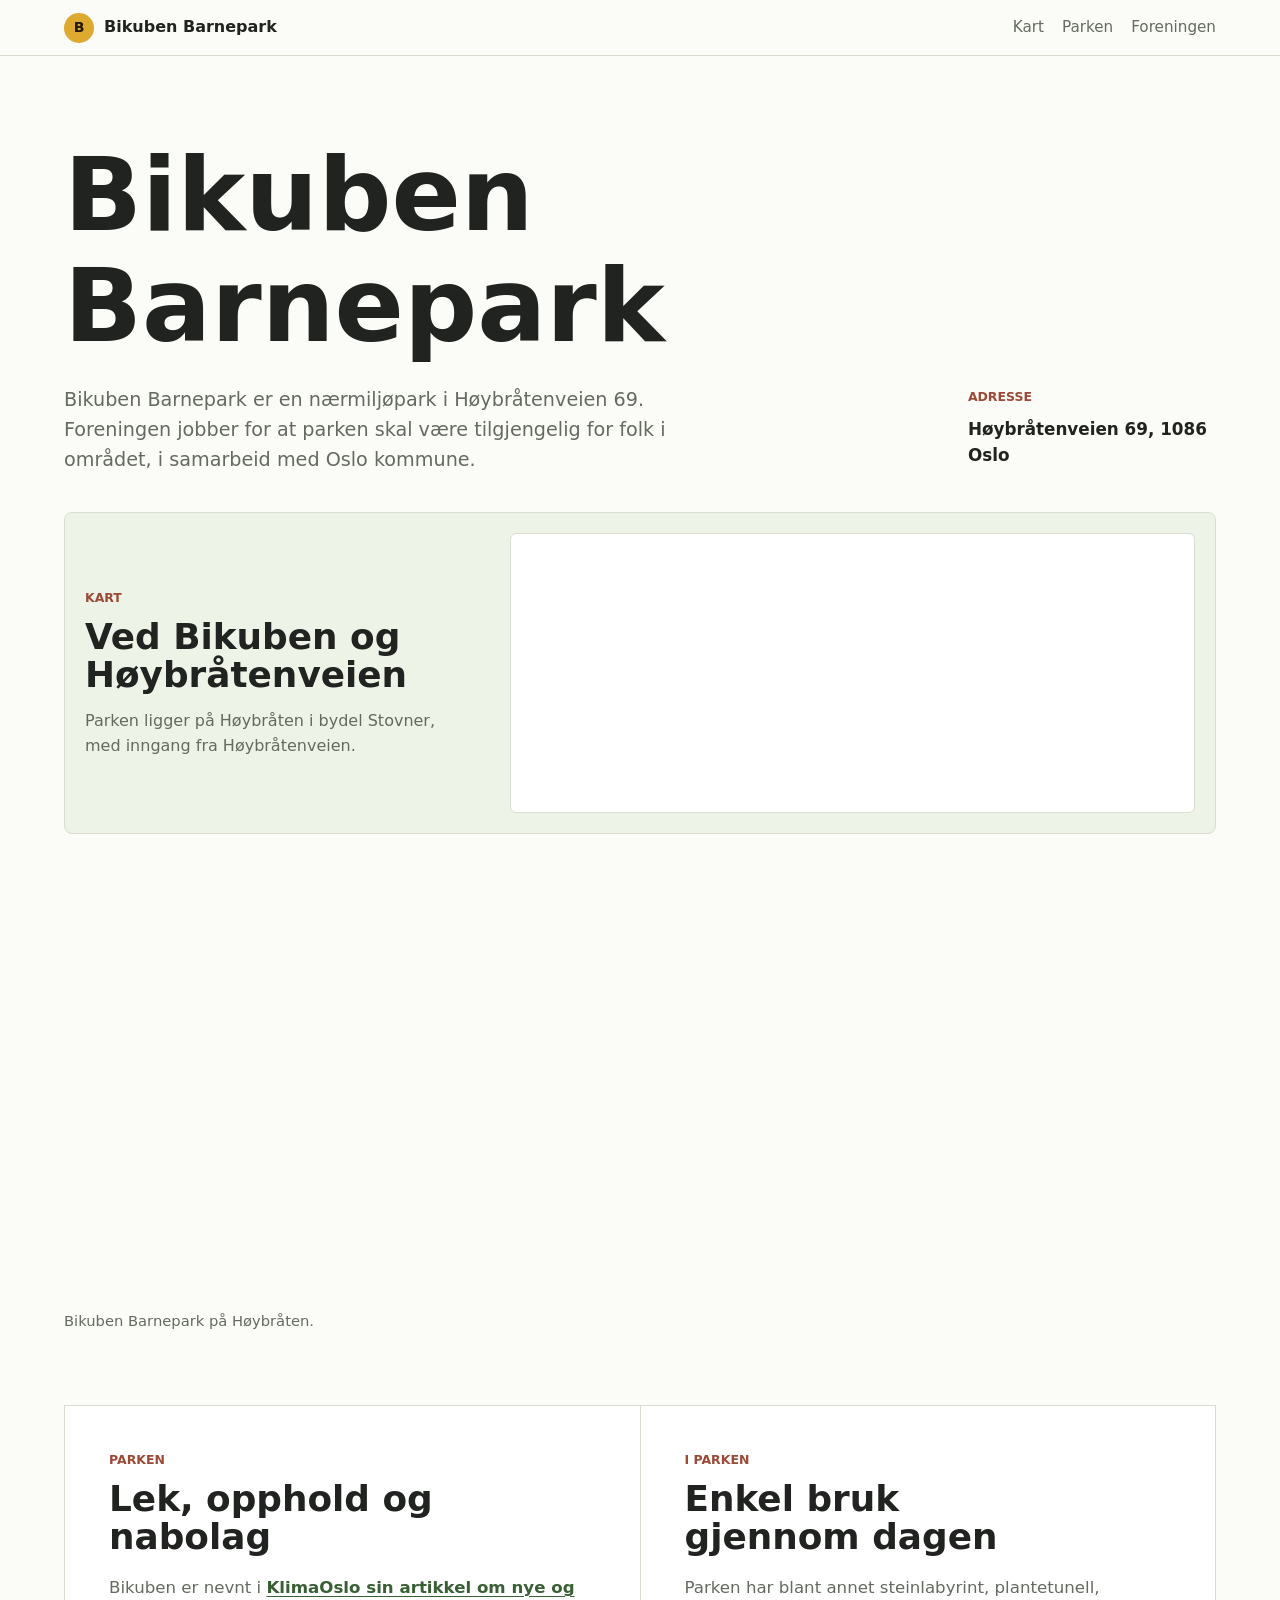
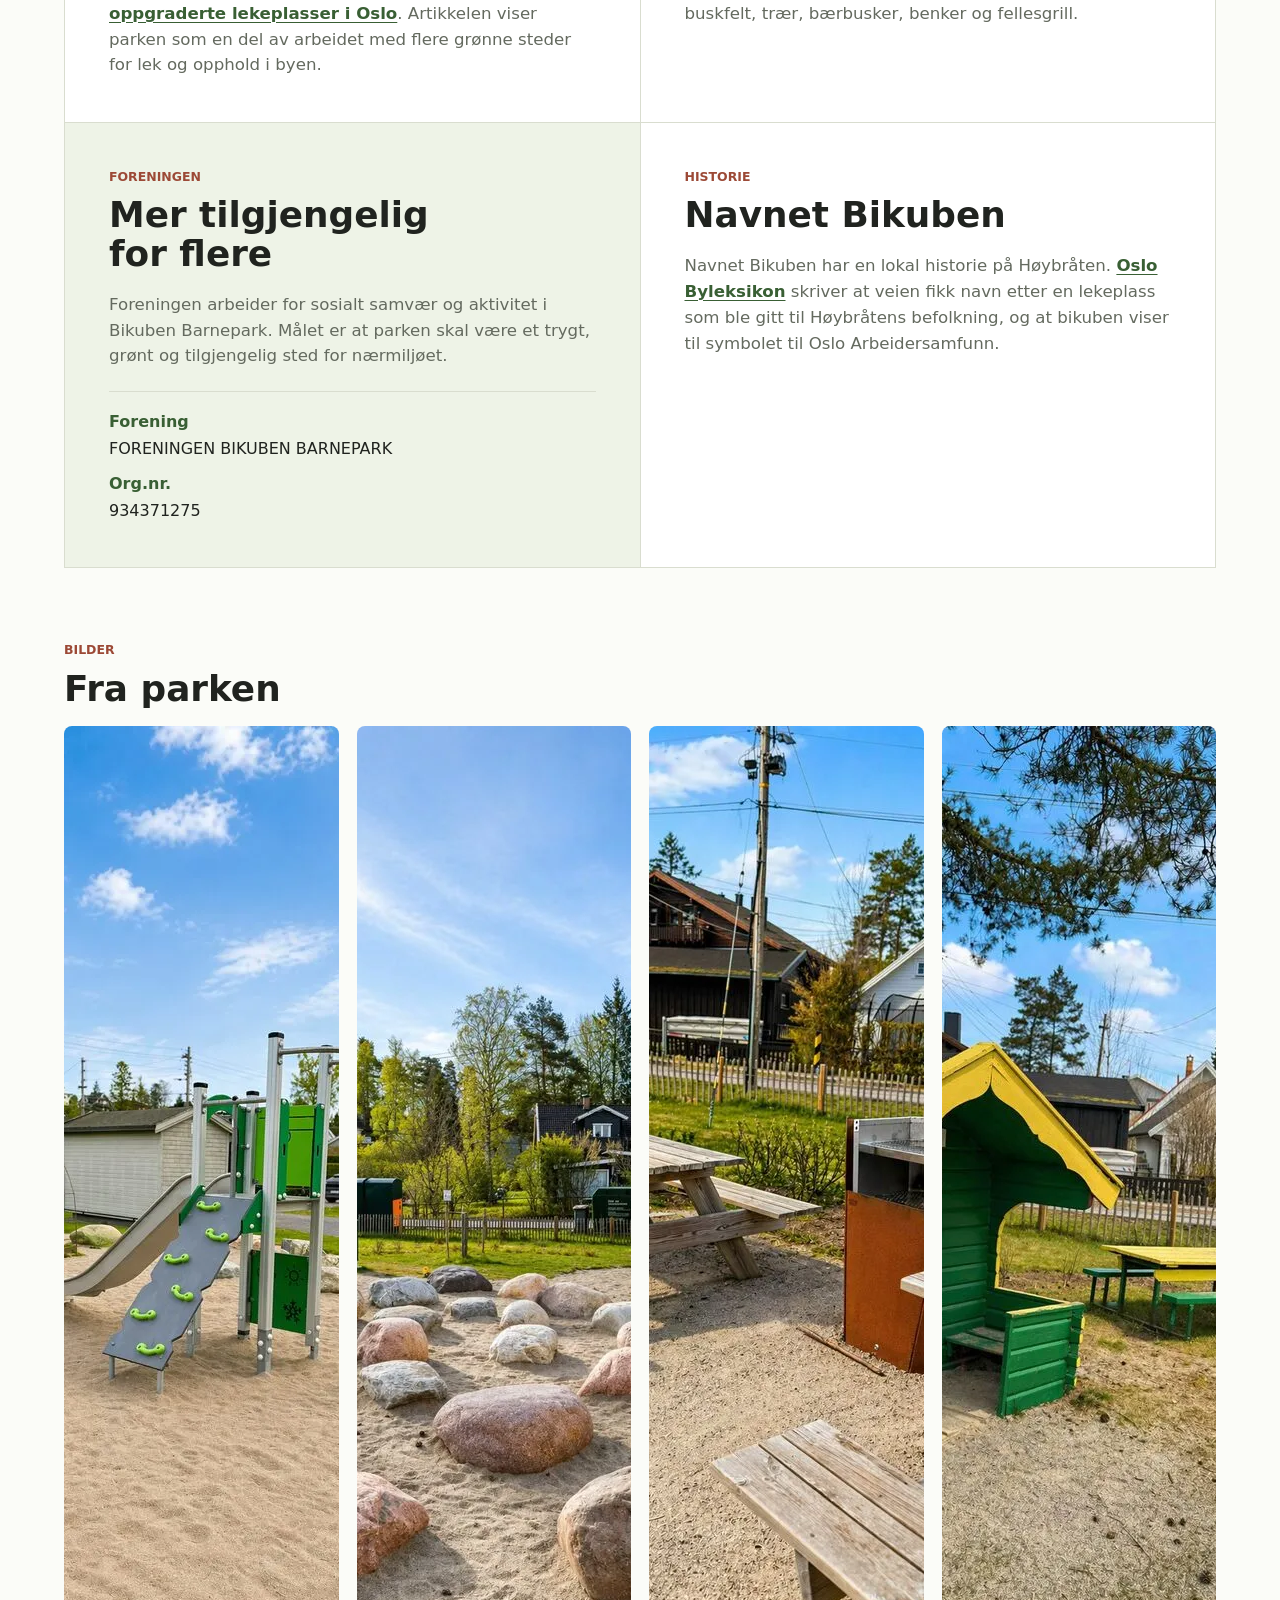
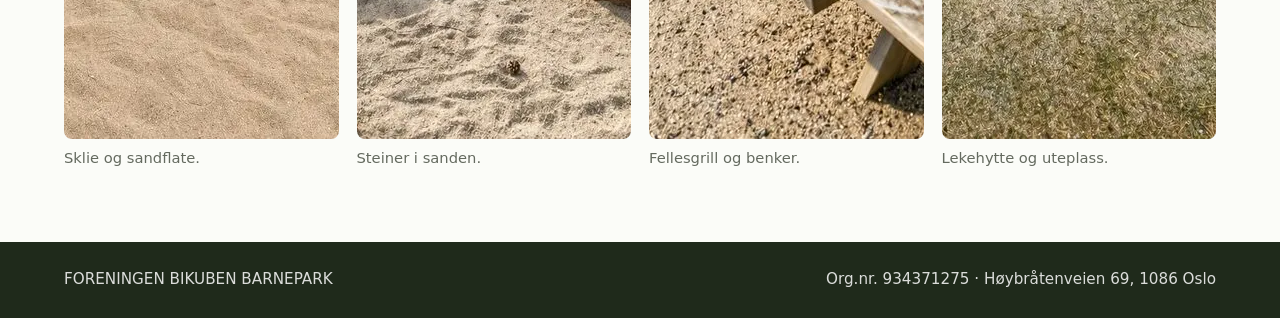
==== index.html @ a460e18a "Integrate updated park imagery" ====
<!doctype html>
<html lang="no">
  <head>
    <meta charset="utf-8">
    <meta name="viewport" content="width=device-width, initial-scale=1">
    <title>Bikuben Barnepark på Høybråten</title>
    <meta
      name="description"
      content="Bikuben Barnepark er en nærmiljøpark på Høybråten i Oslo, drevet av FORENINGEN BIKUBEN BARNEPARK."
    >
    <meta name="robots" content="index,follow">
    <meta name="referrer" content="strict-origin-when-cross-origin">
    <meta name="theme-color" content="#395f34">
    <link rel="canonical" href="https://bikubenbarnepark.no/">
    <link rel="icon" href="/favicon.svg" type="image/svg+xml">
    <link rel="manifest" href="/site.webmanifest">
    <meta property="og:type" content="website">
    <meta property="og:site_name" content="Bikuben Barnepark">
    <meta property="og:title" content="Bikuben Barnepark på Høybråten">
    <meta
      property="og:description"
      content="En nærmiljøpark i Høybråtenveien 69, 1086 Oslo."
    >
    <meta property="og:url" content="https://bikubenbarnepark.no/">
    <meta property="og:image" content="https://bikubenbarnepark.no/assets/park-social-1200x630.jpg">
    <meta property="og:image:width" content="1200">
    <meta property="og:image:height" content="630">
    <meta property="og:image:alt" content="Oversiktsbilde fra Bikuben Barnepark på Høybråten">
    <meta property="og:locale" content="nb_NO">
    <meta name="twitter:card" content="summary_large_image">
    <meta name="twitter:title" content="Bikuben Barnepark på Høybråten">
    <meta
      name="twitter:description"
      content="En nærmiljøpark i Høybråtenveien 69, 1086 Oslo."
    >
    <meta name="twitter:image" content="https://bikubenbarnepark.no/assets/park-social-1200x630.jpg">
    <link rel="stylesheet" href="styles.css">
    <script type="application/ld+json">
      {
        "@context": "https://schema.org",
        "@type": "Park",
        "name": "Bikuben Barnepark",
        "description": "Bikuben Barnepark er en nærmiljøpark på Høybråten i Oslo.",
        "url": "https://bikubenbarnepark.no/",
        "image": "https://bikubenbarnepark.no/assets/park-social-1200x630.jpg",
        "address": {
          "@type": "PostalAddress",
          "streetAddress": "Høybråtenveien 69",
          "postalCode": "1086",
          "addressLocality": "Oslo",
          "addressCountry": "NO"
        },
        "geo": {
          "@type": "GeoCoordinates",
          "latitude": 59.944292027157864,
          "longitude": 10.924050830087147
        },
        "maintainer": {
          "@type": "Organization",
          "name": "FORENINGEN BIKUBEN BARNEPARK",
          "identifier": "934371275",
          "url": "https://bikubenbarnepark.no/"
        },
        "sameAs": [
          "https://oslobyleksikon.no/side/Bikuben",
          "https://www.klimaoslo.no/skli-inn-i-lekemodus/"
        ]
      }
    </script>
  </head>
  <body>
    <header class="site-header">
      <a class="brand" href="#top" aria-label="Bikuben Barnepark">
        <span class="brand-mark">B</span>
        <span>Bikuben Barnepark</span>
      </a>
      <nav class="nav" aria-label="Hovedmeny">
        <a href="#kart">Kart</a>
        <a href="#parken">Parken</a>
        <a href="#foreningen">Foreningen</a>
      </nav>
    </header>

    <main id="top">
      <section class="topline" aria-labelledby="hero-title">
        <div class="intro-copy">
          <h1 id="hero-title">Bikuben Barnepark</h1>
          <p class="lead">
            Bikuben Barnepark er en nærmiljøpark i Høybråtenveien 69.
            Foreningen jobber for at parken skal være tilgjengelig for folk i
            området, i samarbeid med Oslo kommune.
          </p>
        </div>
        <div class="location-note">
          <p class="eyebrow">Adresse</p>
          <p>Høybråtenveien 69, 1086 Oslo</p>
        </div>
      </section>

      <section class="map-section" id="kart" aria-labelledby="map-title">
        <div class="map-copy">
          <p class="eyebrow">Kart</p>
          <h2 id="map-title">Ved Bikuben og Høybråtenveien</h2>
          <p>
            Parken ligger på Høybråten i bydel Stovner, med inngang fra
            Høybråtenveien.
          </p>
        </div>
        <iframe
          title="Kart til Bikuben Barnepark"
          src="https://www.openstreetmap.org/export/embed.html?bbox=10.9204%2C59.9427%2C10.9277%2C59.9459&amp;layer=mapnik&amp;marker=59.944292027157864%2C10.924050830087147"
          loading="lazy"
        ></iframe>
        <noscript>
          <p>
            Se kart til Bikuben Barnepark hos
            <a href="https://www.openstreetmap.org/?mlat=59.944292027157864&amp;mlon=10.924050830087147#map=17/59.944292027157864/10.924050830087147">OpenStreetMap</a>.
          </p>
        </noscript>
      </section>

      <figure class="photo-strip">
        <picture>
          <source
            type="image/webp"
            srcset="assets/park-overview-720.webp 720w, assets/park-overview-1080.webp 1080w, assets/park-overview-1440.webp 1440w"
            sizes="(max-width: 860px) calc(100vw - 36px), calc(100vw - 128px)"
          >
          <source
            type="image/jpeg"
            srcset="assets/park-overview-720.jpg 720w, assets/park-overview-1080.jpg 1080w, assets/park-overview-1440.jpg 1440w"
            sizes="(max-width: 860px) calc(100vw - 36px), calc(100vw - 128px)"
          >
          <img
            src="assets/park-overview-1440.jpg"
            width="1440"
            height="810"
            decoding="async"
            alt="Droneoversikt over lekeplassen og grøntområdet i Bikuben Barnepark"
          >
        </picture>
        <figcaption>Bikuben Barnepark på Høybråten.</figcaption>
      </figure>

      <section class="content-grid" id="parken" aria-label="Informasjon om parken">
        <article>
          <p class="eyebrow">Parken</p>
          <h2>Lek, opphold og nabolag</h2>
          <p>
            Bikuben er nevnt i
            <a href="https://www.klimaoslo.no/skli-inn-i-lekemodus/">KlimaOslo sin artikkel om nye og oppgraderte lekeplasser i Oslo</a>.
            Artikkelen viser parken som en del av arbeidet med flere grønne
            steder for lek og opphold i byen.
          </p>
        </article>
        <article>
          <p class="eyebrow">I parken</p>
          <h2>Enkel bruk gjennom dagen</h2>
          <p>
            Parken har blant annet steinlabyrint, plantetunell, buskfelt,
            trær, bærbusker, benker og fellesgrill.
          </p>
        </article>
        <article id="foreningen">
          <p class="eyebrow">Foreningen</p>
          <h2>Mer tilgjengelig for flere</h2>
          <p>
            Foreningen arbeider for sosialt samvær og aktivitet i Bikuben
            Barnepark. Målet er at parken skal være et trygt, grønt og
            tilgjengelig sted for nærmiljøet.
          </p>
          <dl class="compact-facts">
            <div><dt>Forening</dt><dd>FORENINGEN BIKUBEN BARNEPARK</dd></div>
            <div><dt>Org.nr.</dt><dd>934371275</dd></div>
          </dl>
        </article>
        <article>
          <p class="eyebrow">Historie</p>
          <h2>Navnet Bikuben</h2>
          <p>
            Navnet Bikuben har en lokal historie på Høybråten.
            <a href="https://oslobyleksikon.no/side/Bikuben">Oslo Byleksikon</a>
            skriver at veien fikk navn etter en lekeplass som ble gitt til
            Høybråtens befolkning, og at bikuben viser til symbolet til Oslo
            Arbeidersamfunn.
          </p>
        </article>
      </section>

      <section class="gallery" aria-labelledby="gallery-title">
        <div class="gallery-heading">
          <p class="eyebrow">Bilder</p>
          <h2 id="gallery-title">Fra parken</h2>
        </div>
        <figure>
          <picture>
            <source type="image/webp" srcset="assets/park-slide-760.webp">
            <img src="assets/park-slide-760.jpg" width="760" height="1013" loading="lazy" decoding="async" alt="Sklie og klatrestativ i Bikuben Barnepark">
          </picture>
          <figcaption>Sklie og sandflate.</figcaption>
        </figure>
        <figure>
          <picture>
            <source type="image/webp" srcset="assets/park-stones-760.webp">
            <img src="assets/park-stones-760.jpg" width="760" height="1013" loading="lazy" decoding="async" alt="Store steiner i sanden i Bikuben Barnepark">
          </picture>
          <figcaption>Steiner i sanden.</figcaption>
        </figure>
        <figure>
          <picture>
            <source type="image/webp" srcset="assets/park-grill-760.webp">
            <img src="assets/park-grill-760.jpg" width="760" height="1013" loading="lazy" decoding="async" alt="Fellesgrill og piknikbenker i Bikuben Barnepark">
          </picture>
          <figcaption>Fellesgrill og benker.</figcaption>
        </figure>
        <figure>
          <picture>
            <source type="image/webp" srcset="assets/park-playhouse-bench-760.webp">
            <img src="assets/park-playhouse-bench-760.jpg" width="760" height="1013" loading="lazy" decoding="async" alt="Lekehytte og benk i Bikuben Barnepark">
          </picture>
          <figcaption>Lekehytte og uteplass.</figcaption>
        </figure>
      </section>
    </main>

    <footer class="site-footer">
      <p>FORENINGEN BIKUBEN BARNEPARK</p>
      <p>Org.nr. 934371275 · Høybråtenveien 69, 1086 Oslo</p>
    </footer>
  </body>
</html>
---- styles.css ----
:root {
  color-scheme: light;
  --ink: #20231f;
  --muted: #646a5f;
  --line: #d9ddcf;
  --paper: #fbfcf8;
  --surface: #ffffff;
  --soft: #eef3e7;
  --green: #395f34;
  --gold: #dda92e;
  --rust: #9c4936;
}

* { box-sizing: border-box; }
html { scroll-behavior: smooth; }
body {
  margin: 0;
  background: var(--paper);
  color: var(--ink);
  font-family: Inter, ui-sans-serif, system-ui, -apple-system, BlinkMacSystemFont, "Segoe UI", sans-serif;
  line-height: 1.55;
}
img { display: block; max-width: 100%; }
a { color: inherit; }
p a, li a { color: var(--green); font-weight: 750; text-decoration-thickness: 0.08em; text-underline-offset: 0.2em; }
a:focus-visible, iframe:focus-visible { outline: 3px solid var(--gold); outline-offset: 4px; }

.site-header {
  position: sticky; top: 0; z-index: 20;
  display: flex; align-items: center; justify-content: space-between; gap: 20px;
  min-height: 56px; padding: 10px clamp(18px, 5vw, 64px);
  background: rgba(251, 252, 248, 0.94); border-bottom: 1px solid var(--line); backdrop-filter: blur(14px);
}
.brand { display: inline-flex; align-items: center; gap: 10px; font-weight: 800; text-decoration: none; }
.brand-mark { display: inline-grid; width: 30px; height: 30px; flex: 0 0 auto; place-items: center; border-radius: 50%; background: var(--gold); color: #211800; font-size: 0.88rem; }
.nav { display: flex; flex-wrap: wrap; justify-content: flex-end; gap: 8px 18px; color: var(--muted); font-size: 0.95rem; }
.nav a { text-decoration: none; }
.nav a:hover { color: var(--green); }

main { padding: 0 clamp(18px, 5vw, 64px); }
.topline { display: grid; grid-template-columns: minmax(0, 1.5fr) minmax(220px, 0.45fr); gap: clamp(28px, 6vw, 84px); align-items: end; padding: clamp(46px, 7vw, 84px) 0 clamp(24px, 4vw, 38px); }
.intro-copy { max-width: 820px; }
.eyebrow { margin: 0 0 10px; color: var(--rust); font-size: 0.78rem; font-weight: 850; letter-spacing: 0; text-transform: uppercase; }
h1, h2 { margin: 0; line-height: 1.08; letter-spacing: 0; }
h1 { max-width: 11ch; font-size: clamp(3.3rem, 8vw, 7.4rem); }
h2 { max-width: 14ch; font-size: clamp(1.65rem, 2.8vw, 2.7rem); }
p { margin: 0; }
.lead { max-width: 660px; margin-top: 24px; color: var(--muted); font-size: clamp(1.1rem, 1.5vw, 1.28rem); }

.location-note { max-width: 280px; padding-bottom: 6px; color: var(--muted); }
.location-note p:last-child { font-size: 1.05rem; font-weight: 750; color: var(--ink); }
dt { color: var(--green); font-weight: 800; }
dd { margin: 2px 0 0; color: var(--ink); }

.map-section { display: grid; grid-template-columns: minmax(260px, 0.55fr) minmax(320px, 1fr); gap: clamp(20px, 4vw, 48px); align-items: stretch; margin-bottom: clamp(26px, 5vw, 48px); padding: 20px; background: var(--soft); border: 1px solid var(--line); border-radius: 8px; }
.map-copy { align-self: center; max-width: 390px; }
.map-copy p:not(.eyebrow) { margin-top: 14px; color: var(--muted); }
.map-section iframe { width: 100%; min-height: 280px; border: 1px solid var(--line); border-radius: 6px; background: var(--surface); }
.map-section noscript { display: block; align-self: center; color: var(--muted); }

.photo-strip { margin: 0 0 clamp(38px, 6vw, 72px); }
.photo-strip img { width: 100%; max-height: 420px; object-fit: cover; object-position: center 58%; border-radius: 8px; }
.photo-strip figcaption { margin-top: 8px; color: var(--muted); font-size: 0.92rem; }

.content-grid { display: grid; grid-template-columns: repeat(2, minmax(0, 1fr)); border-top: 1px solid var(--line); border-left: 1px solid var(--line); }
.content-grid article { min-height: 270px; padding: clamp(26px, 4vw, 44px); background: var(--surface); border-right: 1px solid var(--line); border-bottom: 1px solid var(--line); }
.content-grid article:nth-child(3n) { background: var(--soft); }
.content-grid p:not(.eyebrow) { max-width: 620px; margin-top: 18px; color: var(--muted); font-size: 1.04rem; }
.compact-facts { display: grid; gap: 10px; margin: 22px 0 0; padding-top: 18px; border-top: 1px solid var(--line); }
.compact-facts div { margin: 0; }

.gallery { display: grid; grid-template-columns: repeat(4, minmax(0, 1fr)); gap: 18px; padding: clamp(38px, 6vw, 72px) 0; }
.gallery-heading { grid-column: 1 / -1; }
.gallery figure { margin: 0; }
.gallery img { width: 100%; aspect-ratio: 3 / 4; object-fit: cover; border-radius: 8px; }
.gallery figcaption { margin-top: 8px; color: var(--muted); font-size: 0.92rem; }

.site-footer { display: flex; flex-wrap: wrap; justify-content: space-between; gap: 10px 24px; padding: 26px clamp(18px, 5vw, 64px); background: #1f2a1b; color: rgba(255,255,255,0.84); font-size: 0.95rem; }

@media (max-width: 860px) {
  .site-header { align-items: flex-start; flex-direction: column; gap: 10px; }
  .nav { justify-content: flex-start; }
  .topline, .map-section { grid-template-columns: 1fr; }
  h1 { max-width: 9ch; font-size: clamp(3rem, 16vw, 5rem); }
  .content-grid { grid-template-columns: 1fr; }
  .content-grid article { min-height: auto; }
  .gallery { grid-template-columns: repeat(2, minmax(0, 1fr)); }
}

@media (max-width: 560px) {
  .gallery { grid-template-columns: 1fr; }
}
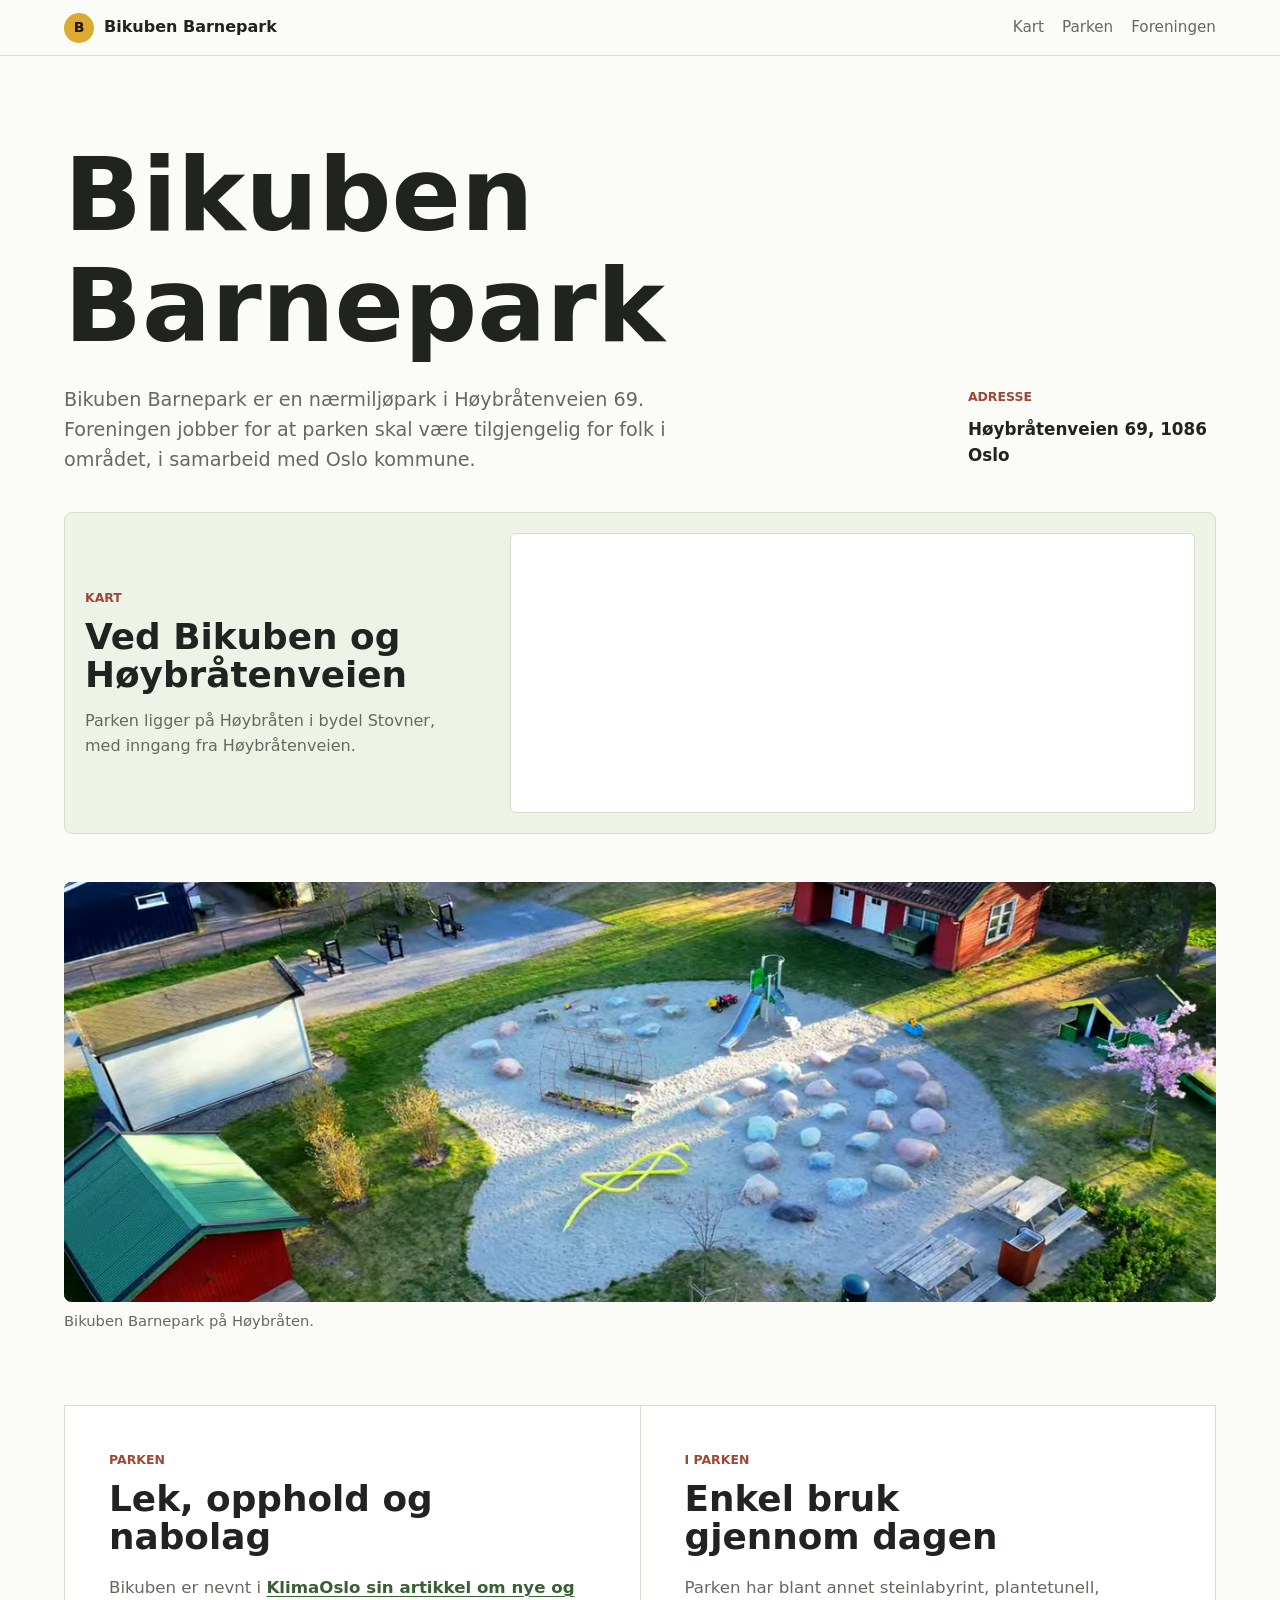
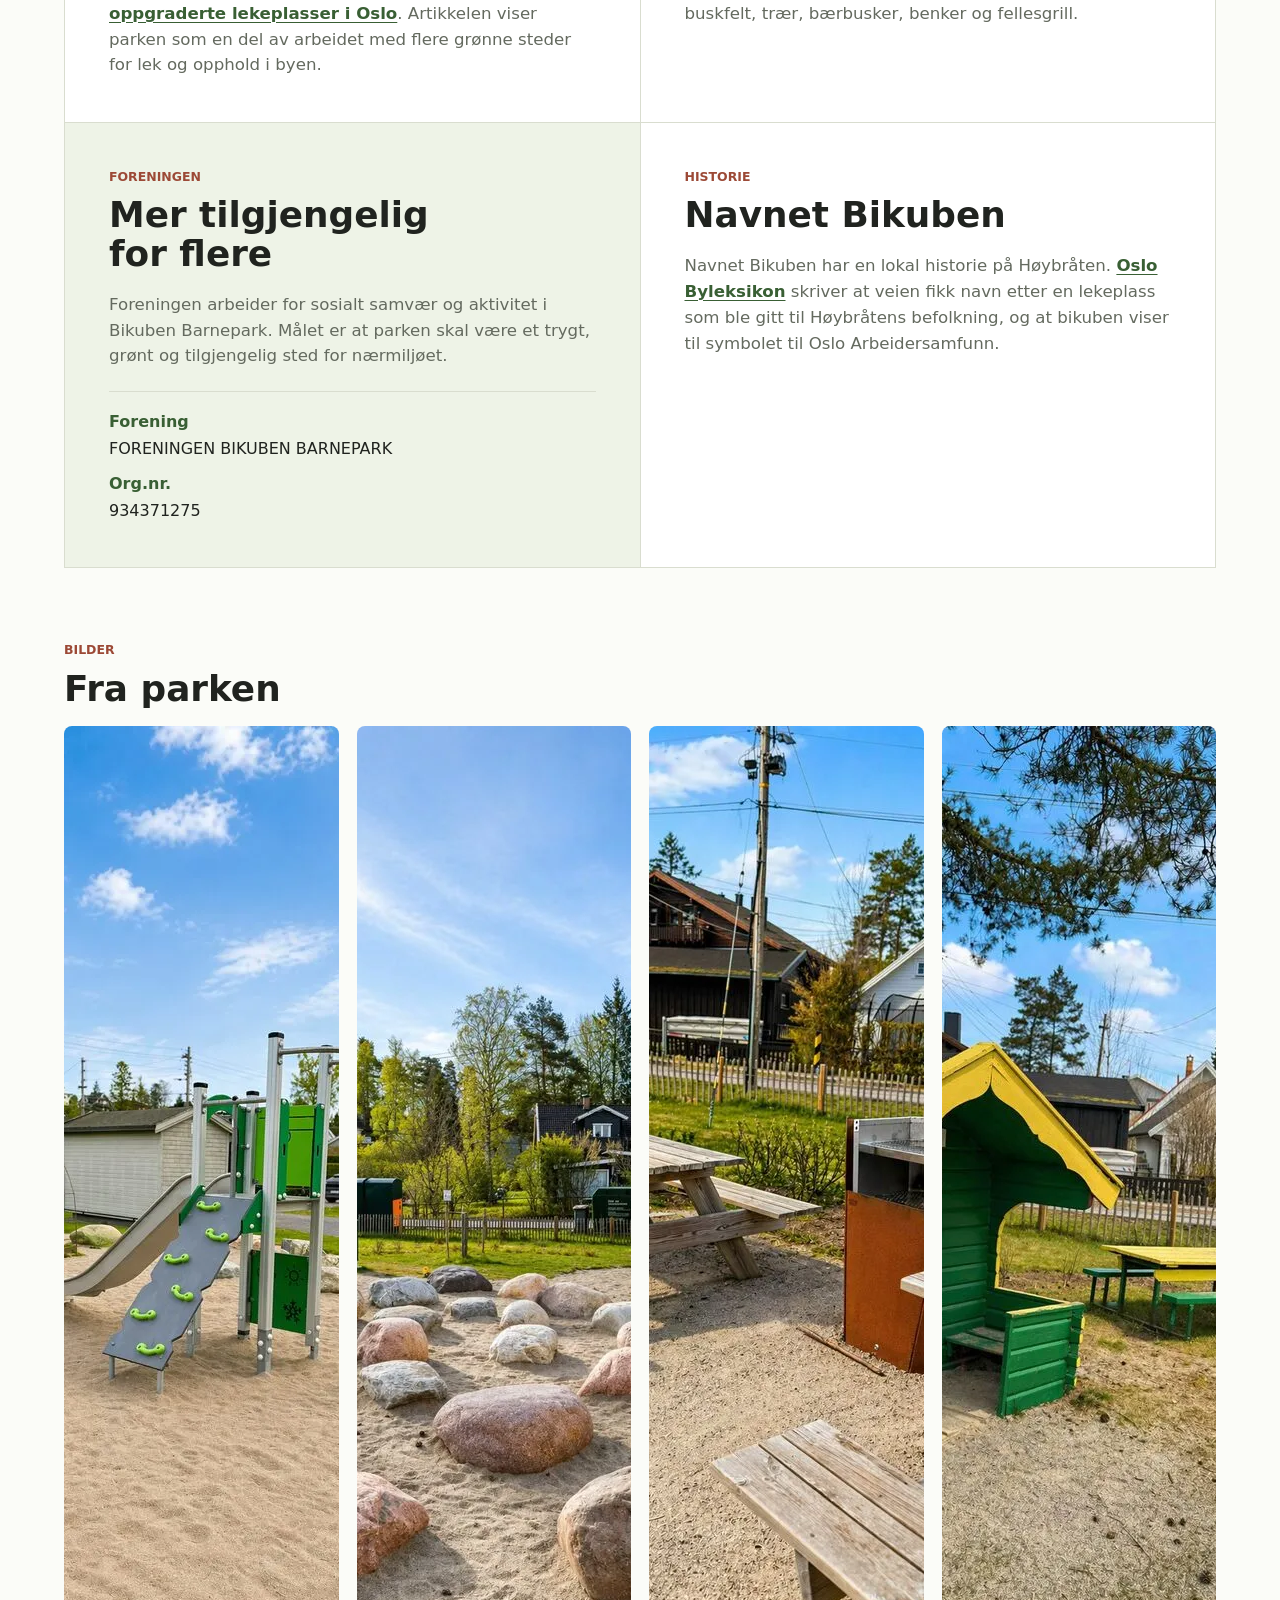
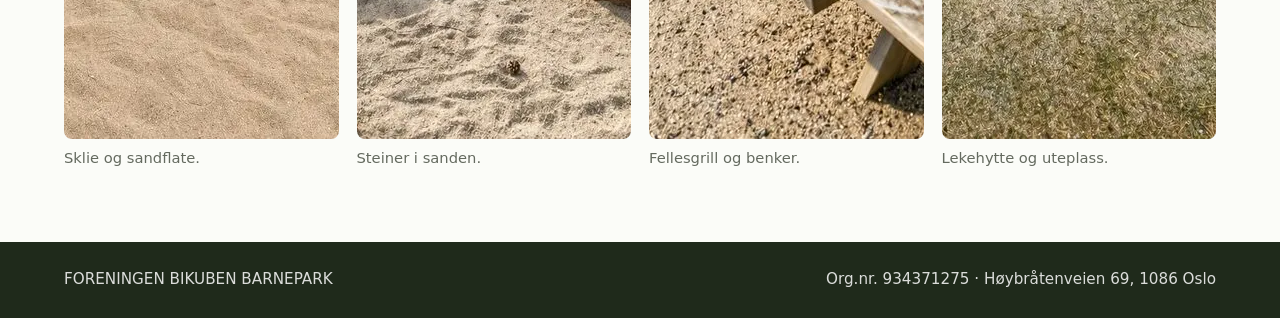
==== commit b423a3c5: "Add drone video media hero" ====
--- a/index.html
+++ b/index.html
@@ -119,26 +119,41 @@
         </noscript>
       </section>
 
-      <figure class="photo-strip">
-        <picture>
-          <source
-            type="image/webp"
-            srcset="assets/park-overview-720.webp 720w, assets/park-overview-1080.webp 1080w, assets/park-overview-1440.webp 1440w"
-            sizes="(max-width: 860px) calc(100vw - 36px), calc(100vw - 128px)"
+      <figure class="media-hero">
+        <div class="media-hero-frame">
+          <picture>
+            <source
+              type="image/webp"
+              srcset="assets/park-overview-720.webp 720w, assets/park-overview-1080.webp 1080w, assets/park-overview-1440.webp 1440w"
+              sizes="(max-width: 860px) calc(100vw - 36px), calc(100vw - 128px)"
+            >
+            <source
+              type="image/jpeg"
+              srcset="assets/park-overview-720.jpg 720w, assets/park-overview-1080.jpg 1080w, assets/park-overview-1440.jpg 1440w"
+              sizes="(max-width: 860px) calc(100vw - 36px), calc(100vw - 128px)"
+            >
+            <img
+              src="assets/park-overview-1440.jpg"
+              width="1440"
+              height="810"
+              decoding="async"
+              alt="Droneoversikt over lekeplassen og grøntområdet i Bikuben Barnepark"
+            >
+          </picture>
+          <video
+            class="media-hero-video"
+            autoplay
+            muted
+            loop
+            playsinline
+            preload="none"
+            poster="assets/video/park-overview-poster.jpg"
+            aria-hidden="true"
           >
-          <source
-            type="image/jpeg"
-            srcset="assets/park-overview-720.jpg 720w, assets/park-overview-1080.jpg 1080w, assets/park-overview-1440.jpg 1440w"
-            sizes="(max-width: 860px) calc(100vw - 36px), calc(100vw - 128px)"
-          >
-          <img
-            src="assets/park-overview-1440.jpg"
-            width="1440"
-            height="810"
-            decoding="async"
-            alt="Droneoversikt over lekeplassen og grøntområdet i Bikuben Barnepark"
-          >
-        </picture>
+            <source src="assets/video/park-overview-background.webm" type="video/webm" media="(min-width: 861px) and (prefers-reduced-motion: no-preference)">
+            <source src="assets/video/park-overview-background.mp4" type="video/mp4" media="(min-width: 861px) and (prefers-reduced-motion: no-preference)">
+          </video>
+        </div>
         <figcaption>Bikuben Barnepark på Høybråten.</figcaption>
       </figure>
 
--- a/styles.css
+++ b/styles.css
@@ -58,9 +58,16 @@
 .map-section iframe { width: 100%; min-height: 280px; border: 1px solid var(--line); border-radius: 6px; background: var(--surface); }
 .map-section noscript { display: block; align-self: center; color: var(--muted); }
 
-.photo-strip { margin: 0 0 clamp(38px, 6vw, 72px); }
-.photo-strip img { width: 100%; max-height: 420px; object-fit: cover; object-position: center 58%; border-radius: 8px; }
-.photo-strip figcaption { margin-top: 8px; color: var(--muted); font-size: 0.92rem; }
+.media-hero { margin: 0 0 clamp(38px, 6vw, 72px); }
+.media-hero-frame { position: relative; overflow: hidden; border-radius: 8px; background: #10140f; }
+.media-hero picture, .media-hero img { display: block; }
+.media-hero img, .media-hero-video { width: 100%; max-height: 420px; aspect-ratio: 16 / 9; object-fit: cover; object-position: center 58%; }
+.media-hero-video { position: absolute; inset: 0; height: 100%; opacity: 0; pointer-events: none; transition: opacity 700ms ease; }
+.media-hero figcaption { margin-top: 8px; color: var(--muted); font-size: 0.92rem; }
+
+@media (min-width: 861px) and (prefers-reduced-motion: no-preference) {
+  .media-hero-video { opacity: 1; }
+}
 
 .content-grid { display: grid; grid-template-columns: repeat(2, minmax(0, 1fr)); border-top: 1px solid var(--line); border-left: 1px solid var(--line); }
 .content-grid article { min-height: 270px; padding: clamp(26px, 4vw, 44px); background: var(--surface); border-right: 1px solid var(--line); border-bottom: 1px solid var(--line); }
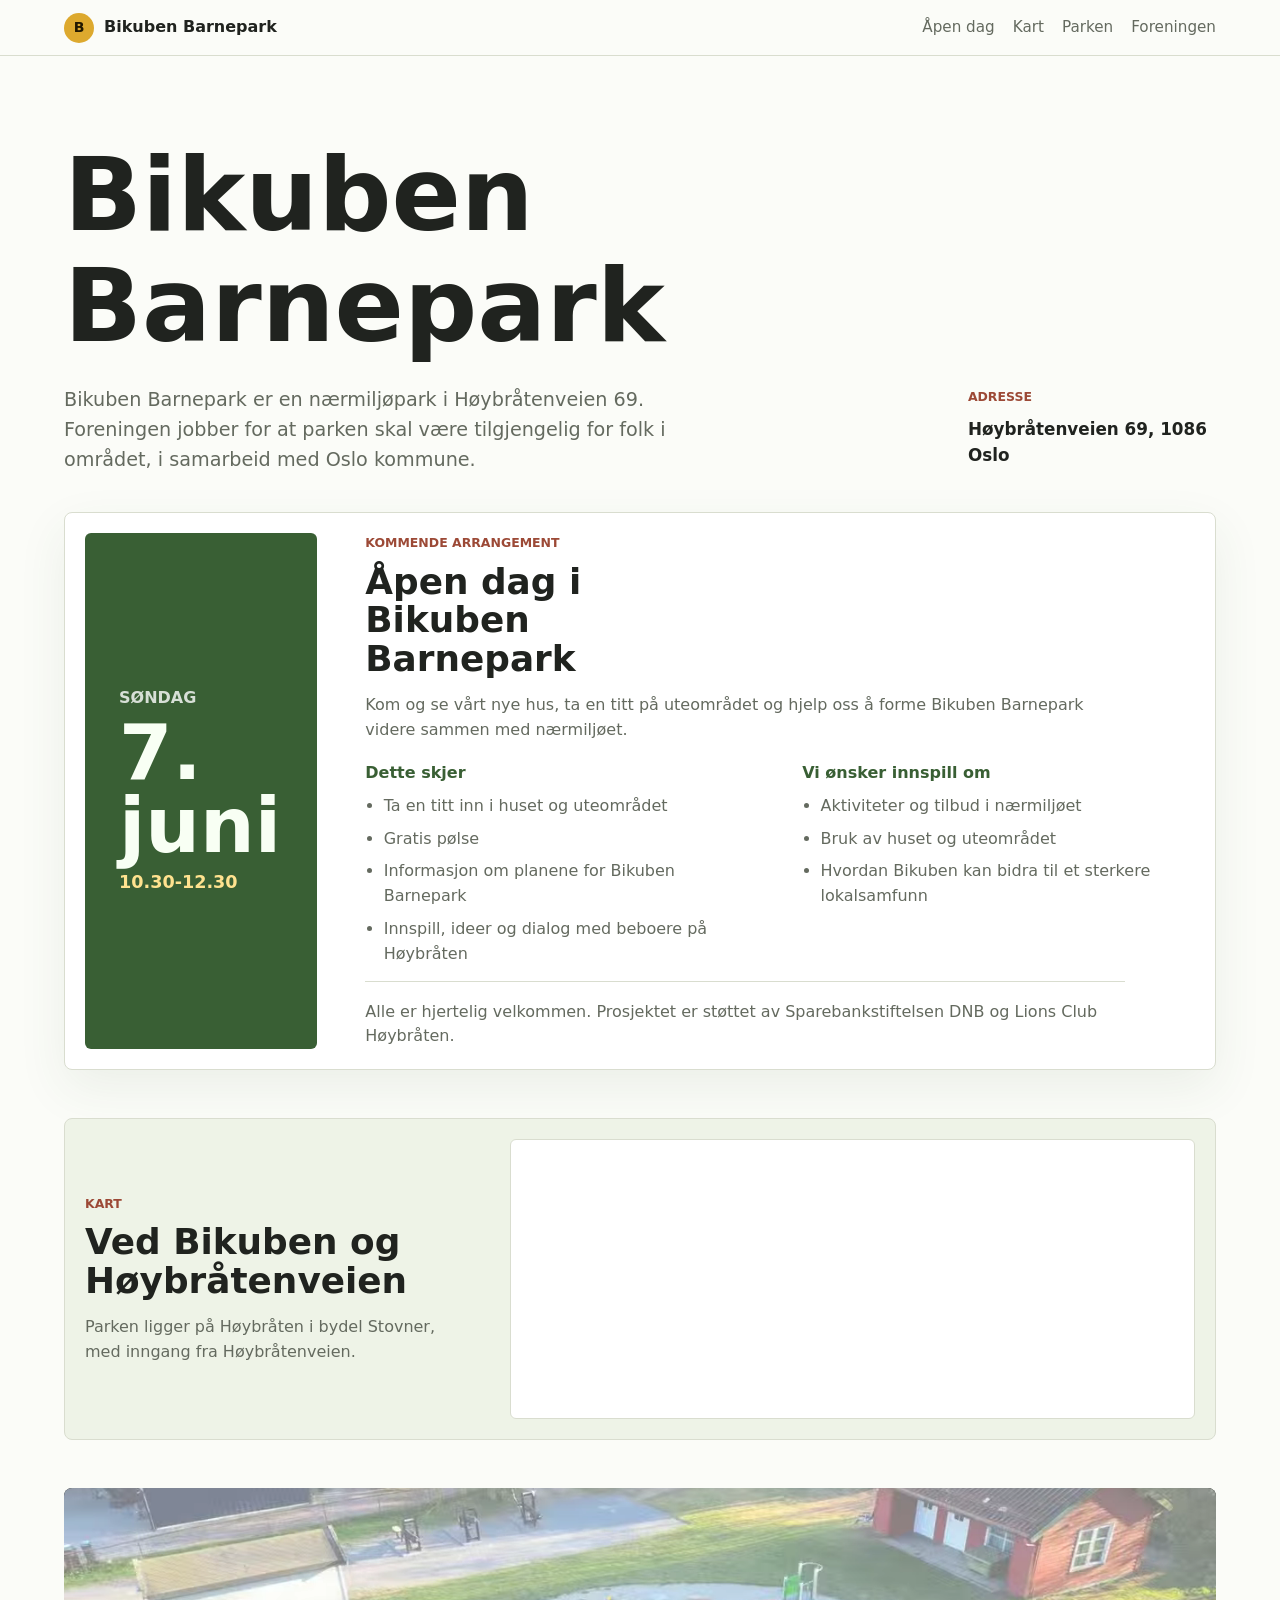
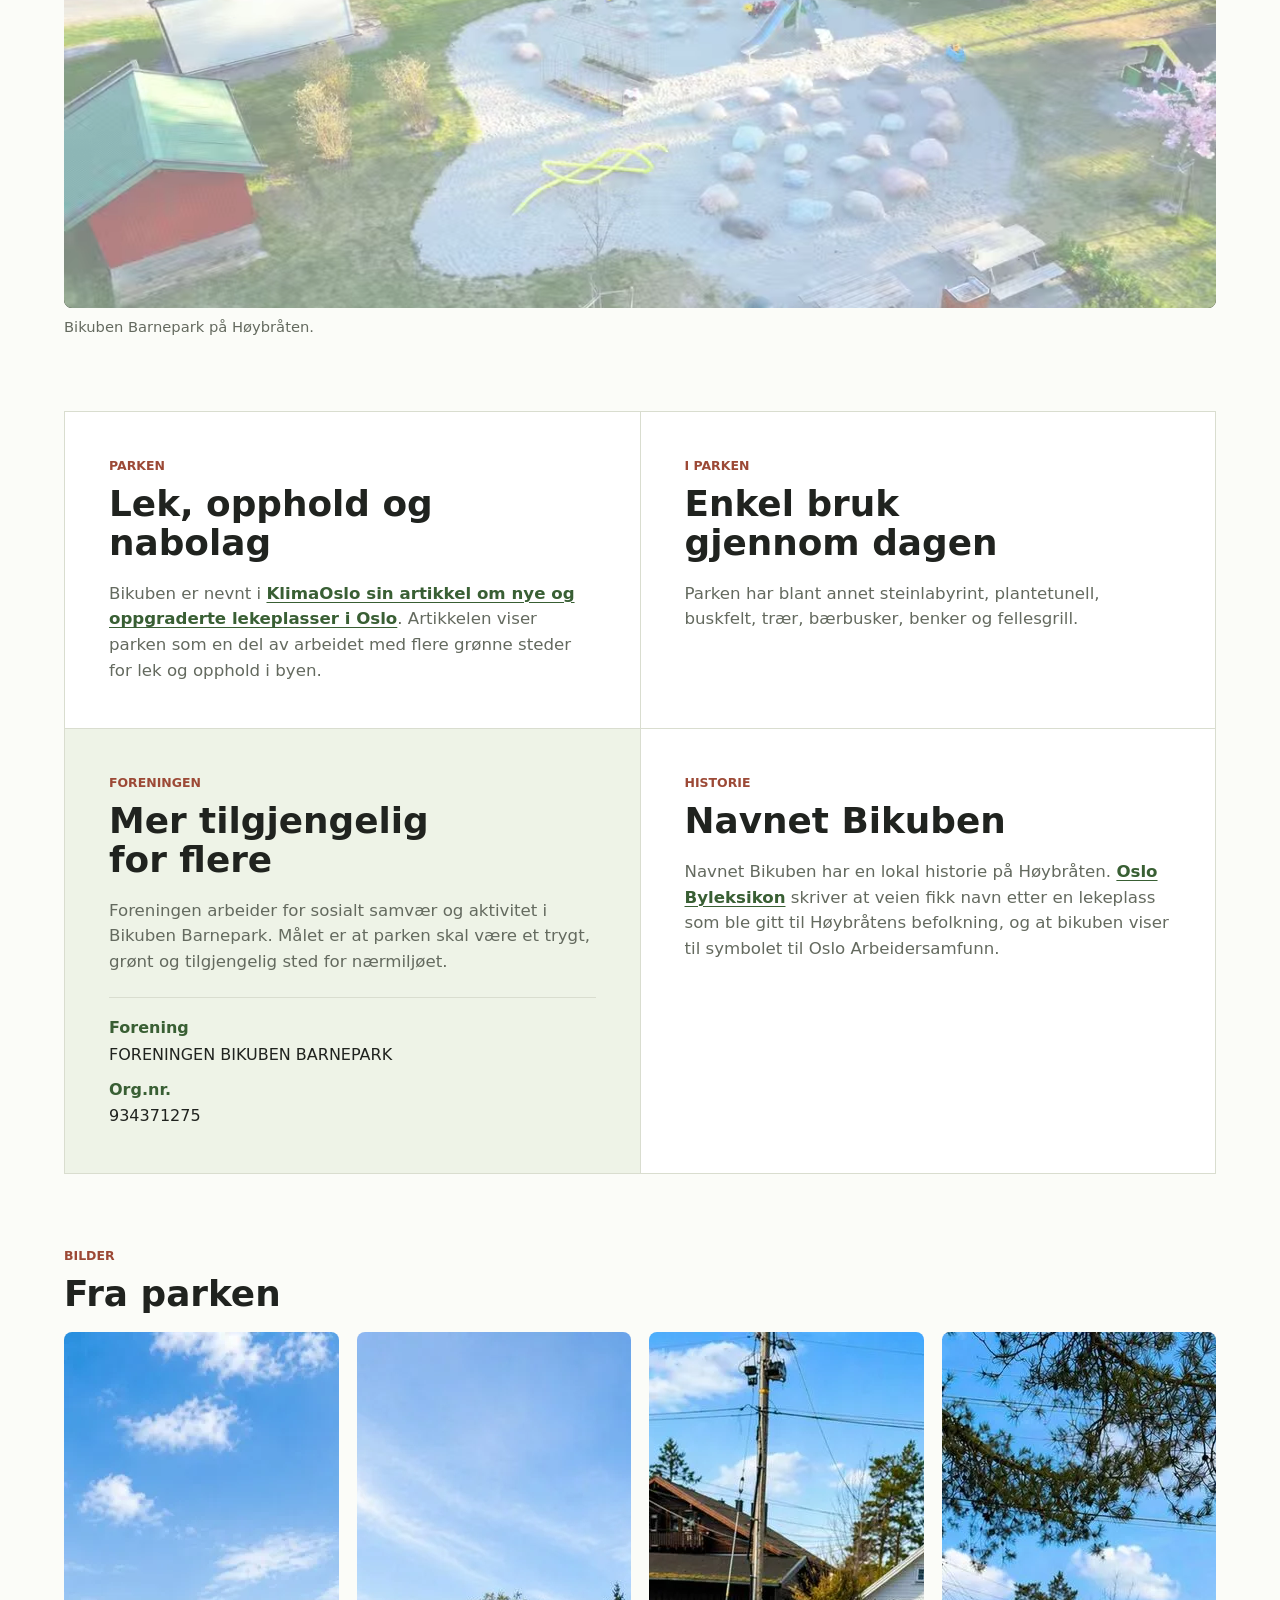
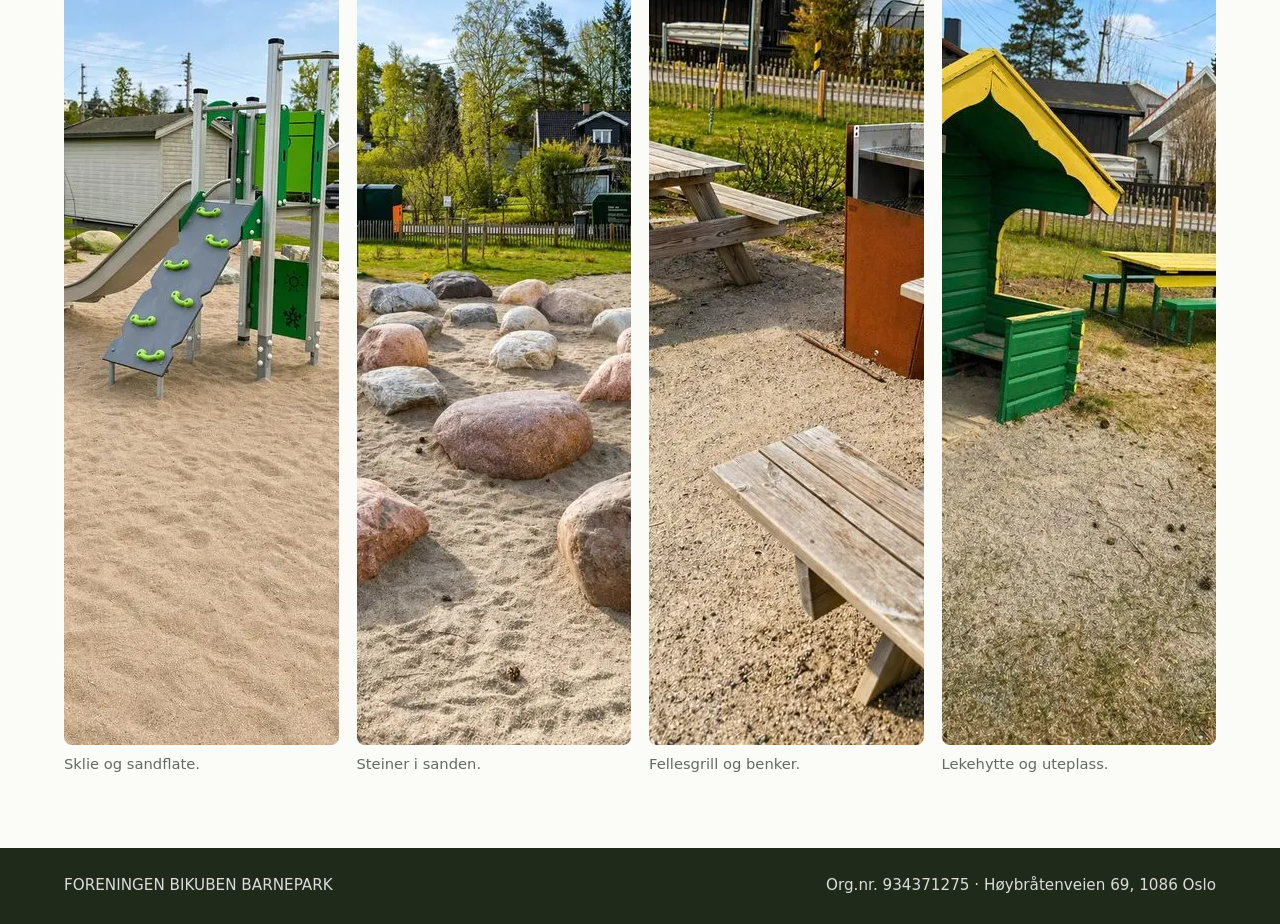
==== commit 70dd17db: "Add open day event" ====
--- a/index.html
+++ b/index.html
@@ -67,6 +67,35 @@
         ]
       }
     </script>
+    <script type="application/ld+json">
+      {
+        "@context": "https://schema.org",
+        "@type": "Event",
+        "name": "Åpen dag i Bikuben Barnepark",
+        "description": "Kom og se det nye huset i Bikuben Barnepark og gi innspill til hvordan parken og huset kan brukes av nærmiljøet.",
+        "startDate": "2026-06-07T10:30:00+02:00",
+        "endDate": "2026-06-07T12:30:00+02:00",
+        "eventStatus": "https://schema.org/EventScheduled",
+        "eventAttendanceMode": "https://schema.org/OfflineEventAttendanceMode",
+        "image": "https://bikubenbarnepark.no/assets/park-social-1200x630.jpg",
+        "location": {
+          "@type": "Place",
+          "name": "Bikuben Barnepark",
+          "address": {
+            "@type": "PostalAddress",
+            "streetAddress": "Høybråtenveien 69",
+            "postalCode": "1086",
+            "addressLocality": "Oslo",
+            "addressCountry": "NO"
+          }
+        },
+        "organizer": {
+          "@type": "Organization",
+          "name": "FORENINGEN BIKUBEN BARNEPARK",
+          "url": "https://bikubenbarnepark.no/"
+        }
+      }
+    </script>
   </head>
   <body>
     <header class="site-header">
@@ -75,6 +104,7 @@
         <span>Bikuben Barnepark</span>
       </a>
       <nav class="nav" aria-label="Hovedmeny">
+        <a href="#apen-dag">Åpen dag</a>
         <a href="#kart">Kart</a>
         <a href="#parken">Parken</a>
         <a href="#foreningen">Foreningen</a>
@@ -94,6 +124,45 @@
         <div class="location-note">
           <p class="eyebrow">Adresse</p>
           <p>Høybråtenveien 69, 1086 Oslo</p>
+        </div>
+      </section>
+
+      <section class="event-card" id="apen-dag" aria-labelledby="event-title">
+        <div class="event-date">
+          <span>Søndag</span>
+          <strong>7. juni</strong>
+          <time datetime="2026-06-07T10:30:00+02:00">10.30-12.30</time>
+        </div>
+        <div class="event-copy">
+          <p class="eyebrow">Kommende arrangement</p>
+          <h2 id="event-title">Åpen dag i Bikuben Barnepark</h2>
+          <p>
+            Kom og se vårt nye hus, ta en titt på uteområdet og hjelp oss å
+            forme Bikuben Barnepark videre sammen med nærmiljøet.
+          </p>
+          <div class="event-details">
+            <div>
+              <h3>Dette skjer</h3>
+              <ul>
+                <li>Ta en titt inn i huset og uteområdet</li>
+                <li>Gratis pølse</li>
+                <li>Informasjon om planene for Bikuben Barnepark</li>
+                <li>Innspill, ideer og dialog med beboere på Høybråten</li>
+              </ul>
+            </div>
+            <div>
+              <h3>Vi ønsker innspill om</h3>
+              <ul>
+                <li>Aktiviteter og tilbud i nærmiljøet</li>
+                <li>Bruk av huset og uteområdet</li>
+                <li>Hvordan Bikuben kan bidra til et sterkere lokalsamfunn</li>
+              </ul>
+            </div>
+          </div>
+          <p class="event-note">
+            Alle er hjertelig velkommen. Prosjektet er støttet av
+            Sparebankstiftelsen DNB og Lions Club Høybråten.
+          </p>
         </div>
       </section>
 
--- a/styles.css
+++ b/styles.css
@@ -41,9 +41,10 @@
 .topline { display: grid; grid-template-columns: minmax(0, 1.5fr) minmax(220px, 0.45fr); gap: clamp(28px, 6vw, 84px); align-items: end; padding: clamp(46px, 7vw, 84px) 0 clamp(24px, 4vw, 38px); }
 .intro-copy { max-width: 820px; }
 .eyebrow { margin: 0 0 10px; color: var(--rust); font-size: 0.78rem; font-weight: 850; letter-spacing: 0; text-transform: uppercase; }
-h1, h2 { margin: 0; line-height: 1.08; letter-spacing: 0; }
+h1, h2, h3 { margin: 0; line-height: 1.08; letter-spacing: 0; }
 h1 { max-width: 11ch; font-size: clamp(3.3rem, 8vw, 7.4rem); }
 h2 { max-width: 14ch; font-size: clamp(1.65rem, 2.8vw, 2.7rem); }
+h3 { color: var(--green); font-size: 1rem; }
 p { margin: 0; }
 .lead { max-width: 660px; margin-top: 24px; color: var(--muted); font-size: clamp(1.1rem, 1.5vw, 1.28rem); }
 
@@ -51,6 +52,17 @@
 .location-note p:last-child { font-size: 1.05rem; font-weight: 750; color: var(--ink); }
 dt { color: var(--green); font-weight: 800; }
 dd { margin: 2px 0 0; color: var(--ink); }
+
+.event-card { display: grid; grid-template-columns: minmax(150px, 0.28fr) minmax(0, 1fr); gap: clamp(20px, 4vw, 48px); align-items: stretch; margin-bottom: clamp(26px, 5vw, 48px); padding: 20px; background: var(--surface); border: 1px solid var(--line); border-radius: 8px; box-shadow: 0 18px 50px rgba(57, 95, 52, 0.08); }
+.event-date { display: grid; align-content: center; justify-items: start; gap: 6px; min-height: 180px; padding: clamp(20px, 4vw, 34px); color: #f8fff4; background: var(--green); border-radius: 6px; }
+.event-date span { color: rgba(255,255,255,0.8); font-weight: 850; text-transform: uppercase; }
+.event-date strong { max-width: 5ch; font-size: clamp(2.2rem, 6vw, 4.8rem); line-height: 0.95; }
+.event-date time { color: #ffe28f; font-size: 1.1rem; font-weight: 850; }
+.event-copy { align-self: center; }
+.event-copy p:not(.eyebrow) { max-width: 760px; margin-top: 14px; color: var(--muted); }
+.event-details { display: grid; grid-template-columns: repeat(2, minmax(0, 1fr)); gap: 18px clamp(24px, 4vw, 44px); margin-top: 22px; }
+.event-details ul { display: grid; gap: 8px; margin: 12px 0 0; padding-left: 1.15rem; color: var(--muted); }
+.event-note { padding-top: 18px; border-top: 1px solid var(--line); }
 
 .map-section { display: grid; grid-template-columns: minmax(260px, 0.55fr) minmax(320px, 1fr); gap: clamp(20px, 4vw, 48px); align-items: stretch; margin-bottom: clamp(26px, 5vw, 48px); padding: 20px; background: var(--soft); border: 1px solid var(--line); border-radius: 8px; }
 .map-copy { align-self: center; max-width: 390px; }
@@ -87,7 +99,8 @@
 @media (max-width: 860px) {
   .site-header { align-items: flex-start; flex-direction: column; gap: 10px; }
   .nav { justify-content: flex-start; }
-  .topline, .map-section { grid-template-columns: 1fr; }
+  .topline, .event-card, .map-section { grid-template-columns: 1fr; }
+  .event-date { min-height: auto; }
   h1 { max-width: 9ch; font-size: clamp(3rem, 16vw, 5rem); }
   .content-grid { grid-template-columns: 1fr; }
   .content-grid article { min-height: auto; }
@@ -95,5 +108,5 @@
 }
 
 @media (max-width: 560px) {
-  .gallery { grid-template-columns: 1fr; }
+  .event-details, .gallery { grid-template-columns: 1fr; }
 }
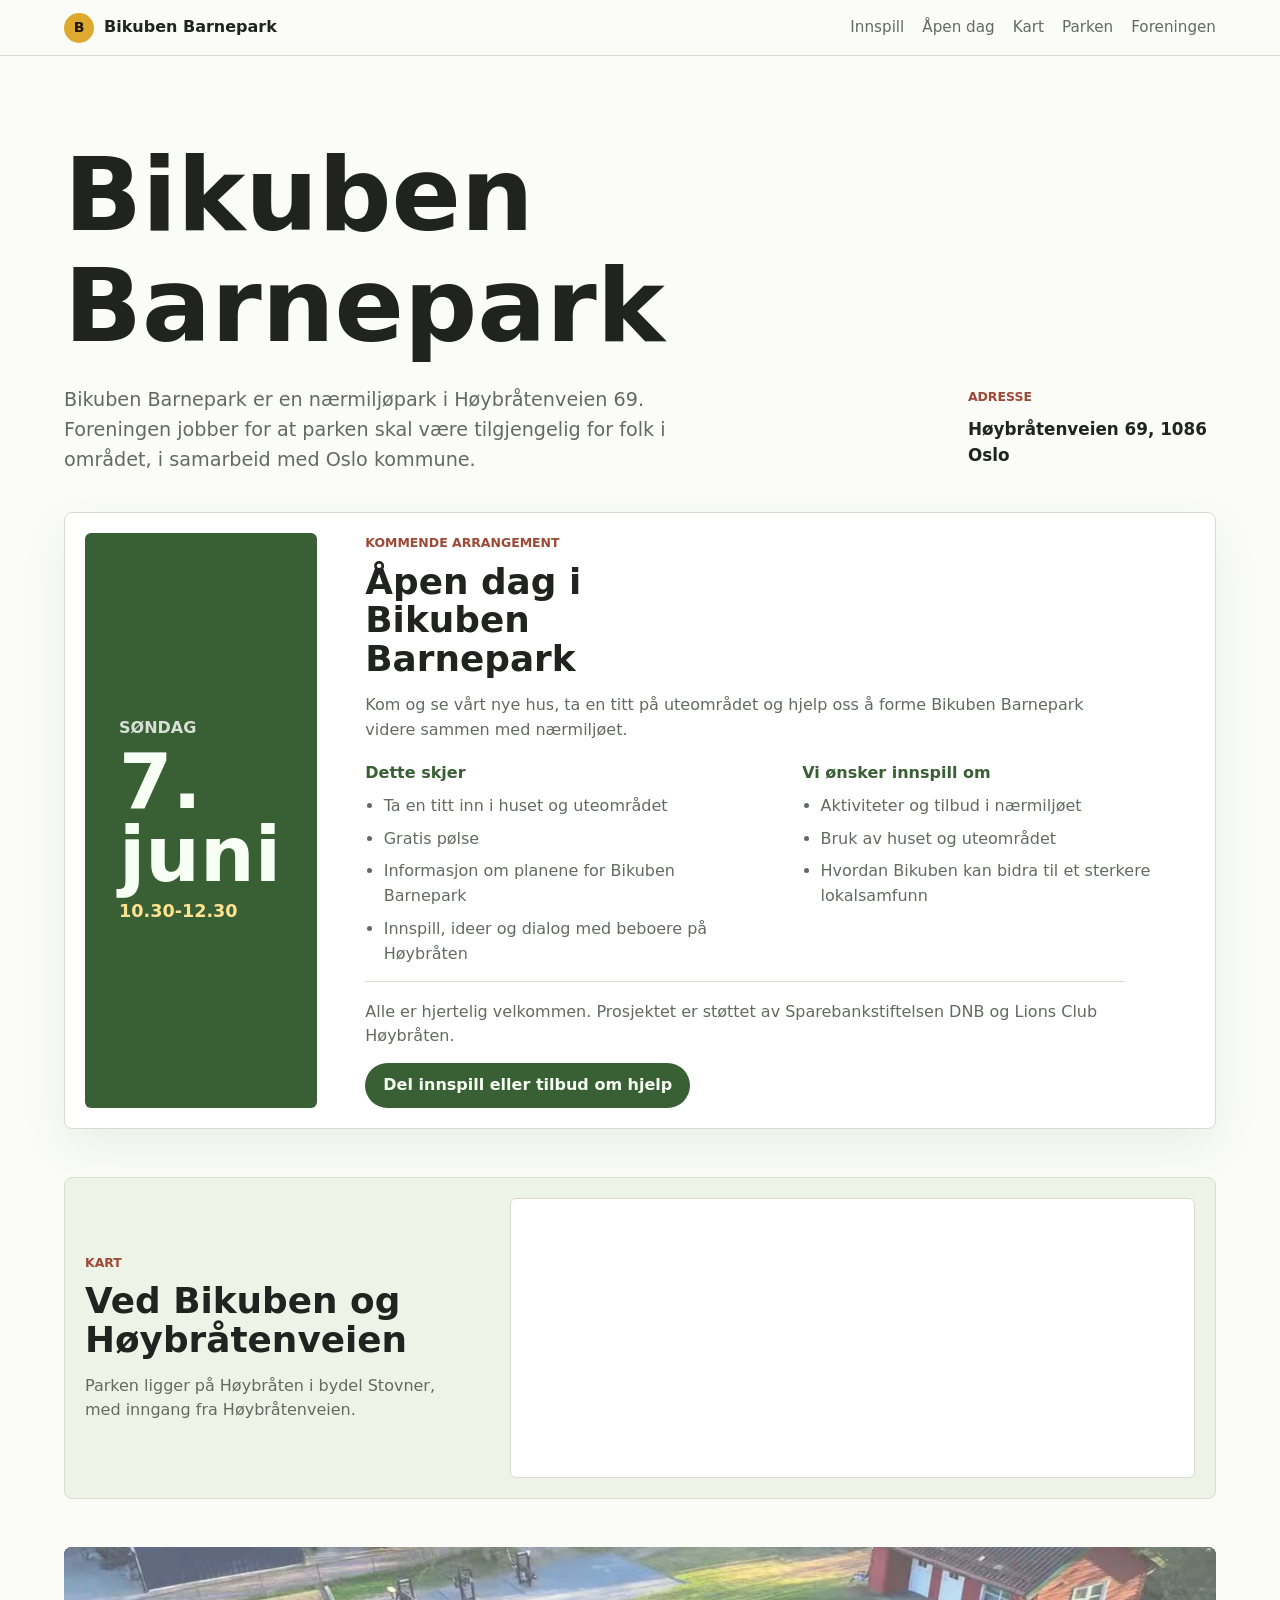
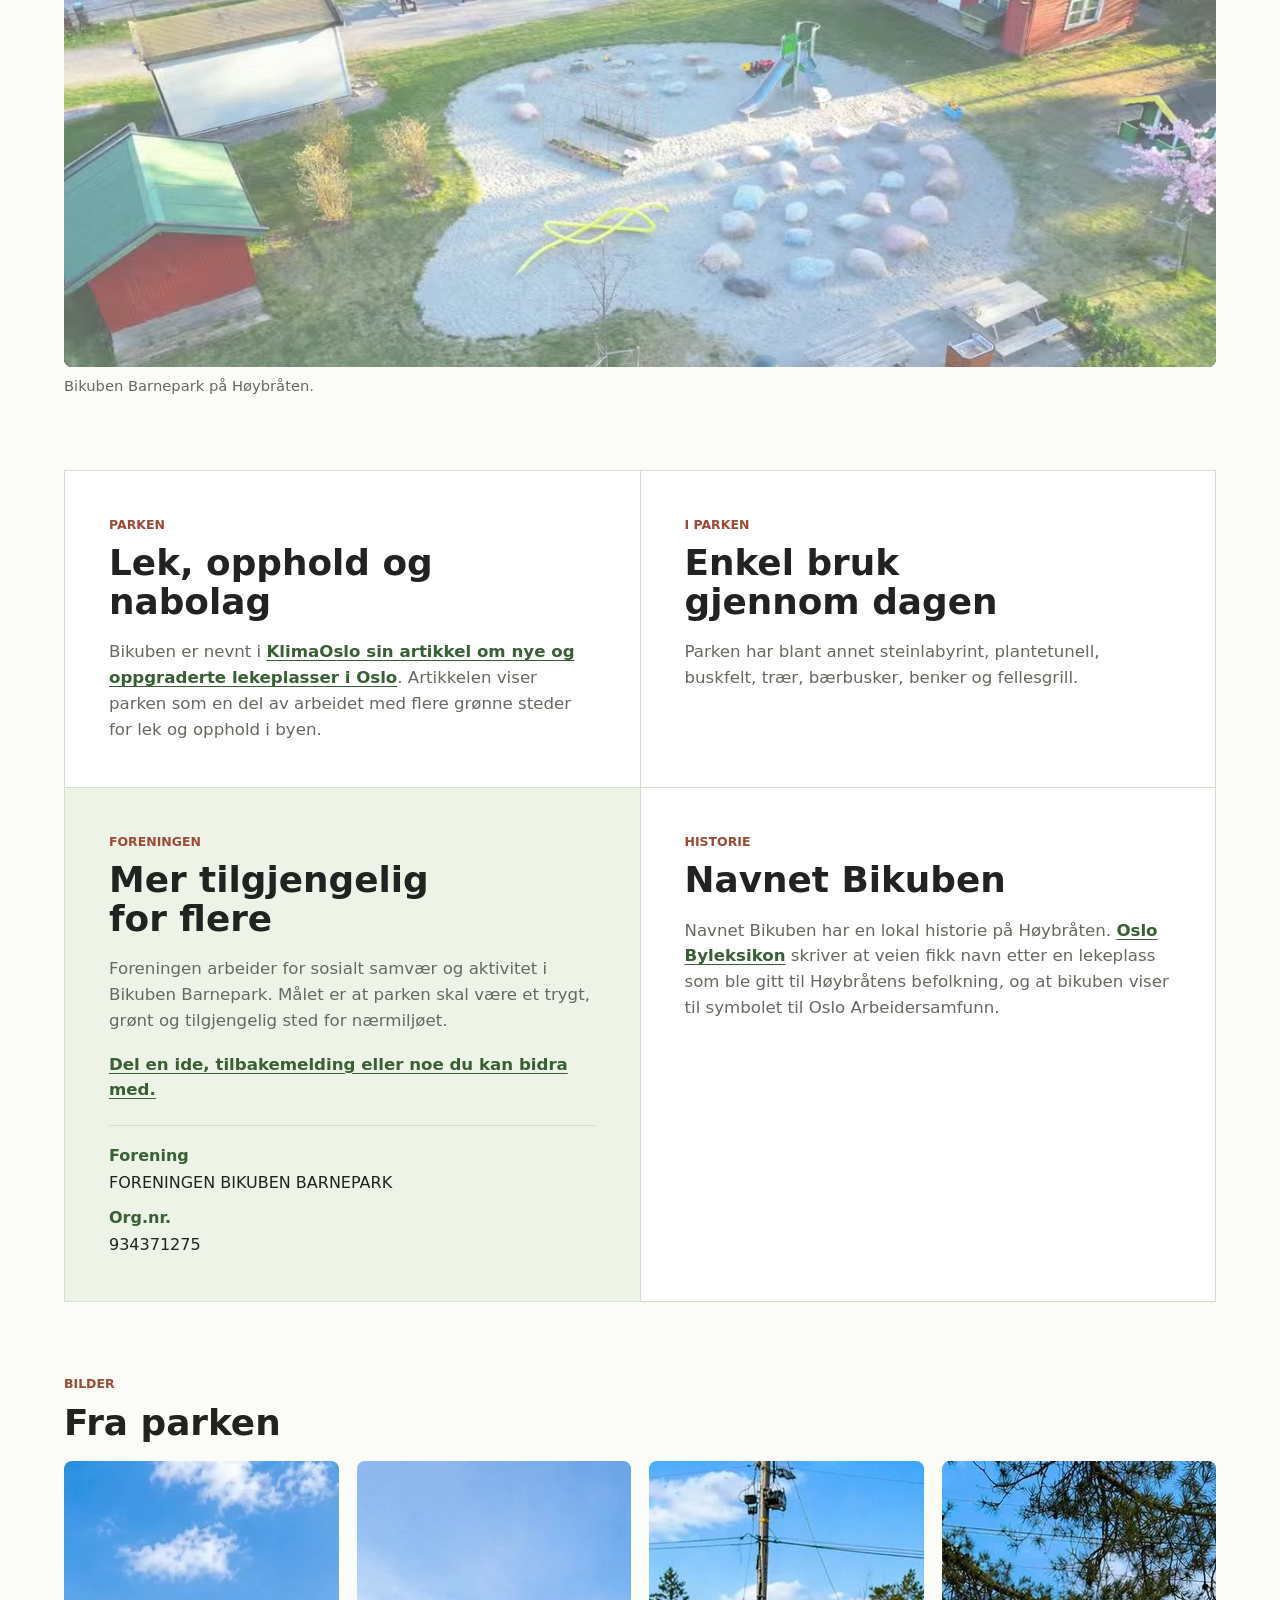
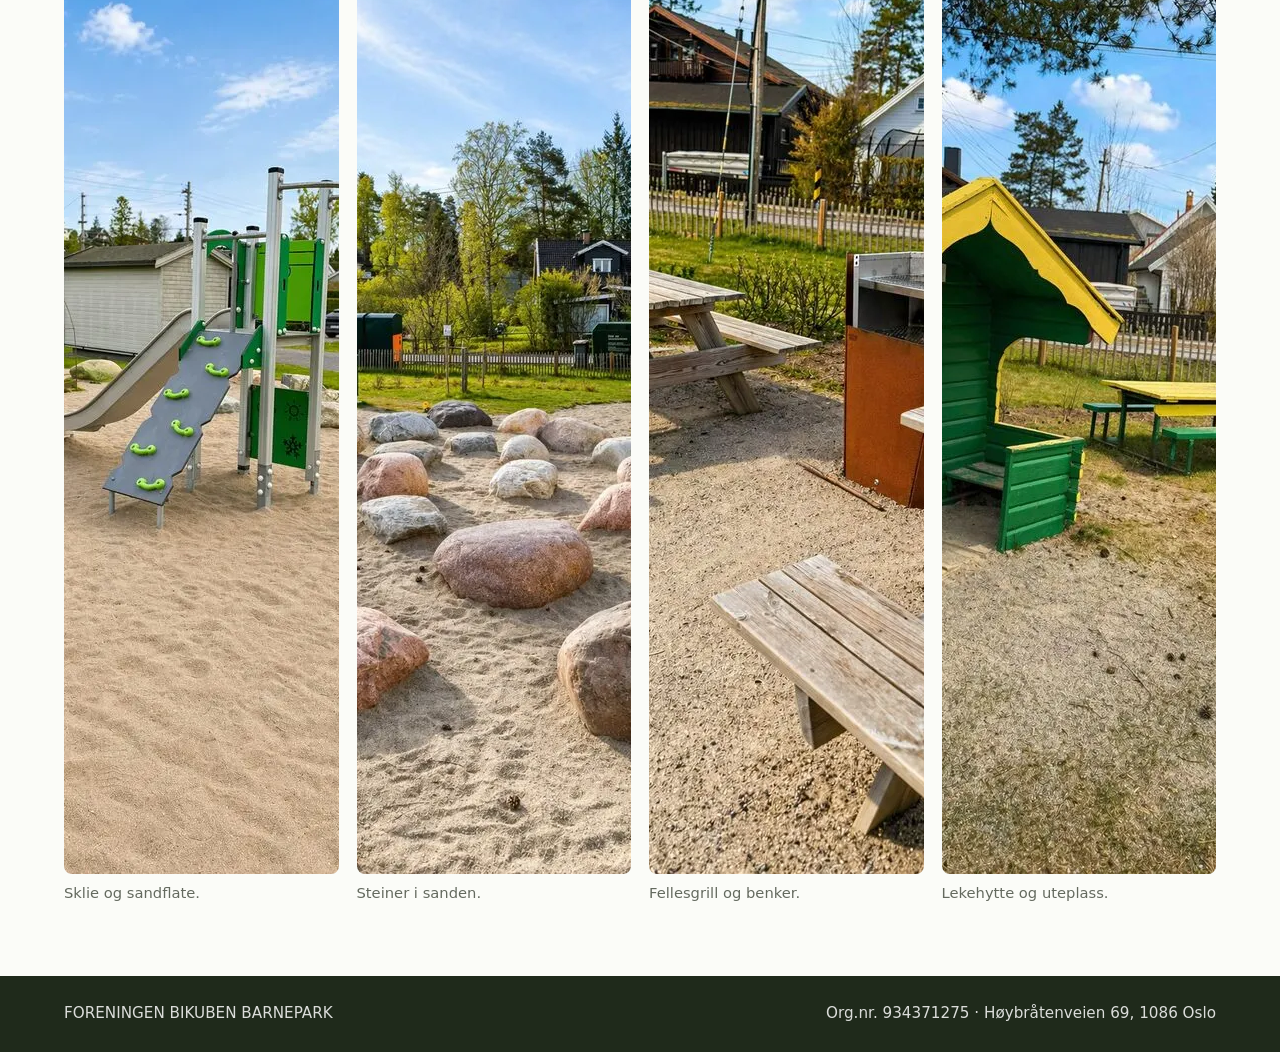
==== commit fd1ce3c9: "Add secure feedback service and deployment contract" ====
--- a/index.html
+++ b/index.html
@@ -104,6 +104,7 @@
         <span>Bikuben Barnepark</span>
       </a>
       <nav class="nav" aria-label="Hovedmeny">
+        <a href="/innspill/">Innspill</a>
         <a href="#apen-dag">Åpen dag</a>
         <a href="#kart">Kart</a>
         <a href="#parken">Parken</a>
@@ -163,6 +164,9 @@
             Alle er hjertelig velkommen. Prosjektet er støttet av
             Sparebankstiftelsen DNB og Lions Club Høybråten.
           </p>
+          <p class="event-actions">
+            <a class="button" href="/innspill/">Del innspill eller tilbud om hjelp</a>
+          </p>
         </div>
       </section>
 
@@ -253,6 +257,7 @@
             Barnepark. Målet er at parken skal være et trygt, grønt og
             tilgjengelig sted for nærmiljøet.
           </p>
+          <p><a href="/innspill/">Del en ide, tilbakemelding eller noe du kan bidra med.</a></p>
           <dl class="compact-facts">
             <div><dt>Forening</dt><dd>FORENINGEN BIKUBEN BARNEPARK</dd></div>
             <div><dt>Org.nr.</dt><dd>934371275</dd></div>
--- a/styles.css
+++ b/styles.css
@@ -23,7 +23,7 @@
 img { display: block; max-width: 100%; }
 a { color: inherit; }
 p a, li a { color: var(--green); font-weight: 750; text-decoration-thickness: 0.08em; text-underline-offset: 0.2em; }
-a:focus-visible, iframe:focus-visible { outline: 3px solid var(--gold); outline-offset: 4px; }
+a:focus-visible, button:focus-visible, input:focus-visible, select:focus-visible, textarea:focus-visible, iframe:focus-visible { outline: 3px solid var(--gold); outline-offset: 4px; }
 
 .site-header {
   position: sticky; top: 0; z-index: 20;
@@ -46,6 +46,7 @@
 h2 { max-width: 14ch; font-size: clamp(1.65rem, 2.8vw, 2.7rem); }
 h3 { color: var(--green); font-size: 1rem; }
 p { margin: 0; }
+button, input, select, textarea { font: inherit; }
 .lead { max-width: 660px; margin-top: 24px; color: var(--muted); font-size: clamp(1.1rem, 1.5vw, 1.28rem); }
 
 .location-note { max-width: 280px; padding-bottom: 6px; color: var(--muted); }
@@ -63,6 +64,27 @@
 .event-details { display: grid; grid-template-columns: repeat(2, minmax(0, 1fr)); gap: 18px clamp(24px, 4vw, 44px); margin-top: 22px; }
 .event-details ul { display: grid; gap: 8px; margin: 12px 0 0; padding-left: 1.15rem; color: var(--muted); }
 .event-note { padding-top: 18px; border-top: 1px solid var(--line); }
+.event-actions { margin-top: 18px; }
+.button { display: inline-flex; align-items: center; justify-content: center; min-height: 44px; padding: 10px 18px; color: #f8fff4; background: var(--green); border: 0; border-radius: 999px; font-weight: 850; text-decoration: none; cursor: pointer; }
+.button:hover { background: #2d4f29; }
+
+.page-hero { padding: clamp(46px, 7vw, 84px) 0 clamp(28px, 5vw, 48px); }
+.page-hero h1 { max-width: 12ch; }
+.narrow-page { max-width: 860px; }
+.form-section { display: grid; grid-template-columns: minmax(230px, 0.4fr) minmax(0, 1fr); gap: clamp(24px, 5vw, 56px); align-items: start; margin-bottom: clamp(44px, 7vw, 84px); padding: 20px; background: var(--surface); border: 1px solid var(--line); border-radius: 8px; }
+.form-copy p { margin-top: 14px; color: var(--muted); }
+.feedback-form { display: grid; gap: 16px; }
+.feedback-form label { color: var(--green); font-weight: 850; }
+.feedback-form input, .feedback-form select, .feedback-form textarea { width: 100%; padding: 12px 14px; color: var(--ink); background: var(--paper); border: 1px solid var(--line); border-radius: 6px; }
+.feedback-form textarea { resize: vertical; }
+.form-grid { display: grid; grid-template-columns: repeat(2, minmax(0, 1fr)); gap: 16px; }
+.checkbox-row { display: grid; grid-template-columns: auto minmax(0, 1fr); gap: 10px; align-items: start; color: var(--ink); }
+.checkbox-row input { width: auto; margin-top: 0.25em; }
+.form-hint { color: var(--muted); font-size: 0.95rem; }
+.hidden-field { position: absolute; left: -100vw; width: 1px; height: 1px; overflow: hidden; }
+.text-page { display: grid; gap: 18px; margin-bottom: clamp(44px, 7vw, 84px); padding: 20px; background: var(--surface); border: 1px solid var(--line); border-radius: 8px; }
+.text-page p { color: var(--muted); }
+.page-actions { margin-top: 24px; }
 
 .map-section { display: grid; grid-template-columns: minmax(260px, 0.55fr) minmax(320px, 1fr); gap: clamp(20px, 4vw, 48px); align-items: stretch; margin-bottom: clamp(26px, 5vw, 48px); padding: 20px; background: var(--soft); border: 1px solid var(--line); border-radius: 8px; }
 .map-copy { align-self: center; max-width: 390px; }
@@ -99,7 +121,7 @@
 @media (max-width: 860px) {
   .site-header { align-items: flex-start; flex-direction: column; gap: 10px; }
   .nav { justify-content: flex-start; }
-  .topline, .event-card, .map-section { grid-template-columns: 1fr; }
+  .topline, .event-card, .form-section, .map-section { grid-template-columns: 1fr; }
   .event-date { min-height: auto; }
   h1 { max-width: 9ch; font-size: clamp(3rem, 16vw, 5rem); }
   .content-grid { grid-template-columns: 1fr; }
@@ -108,5 +130,5 @@
 }
 
 @media (max-width: 560px) {
-  .event-details, .gallery { grid-template-columns: 1fr; }
+  .event-details, .form-grid, .gallery { grid-template-columns: 1fr; }
 }
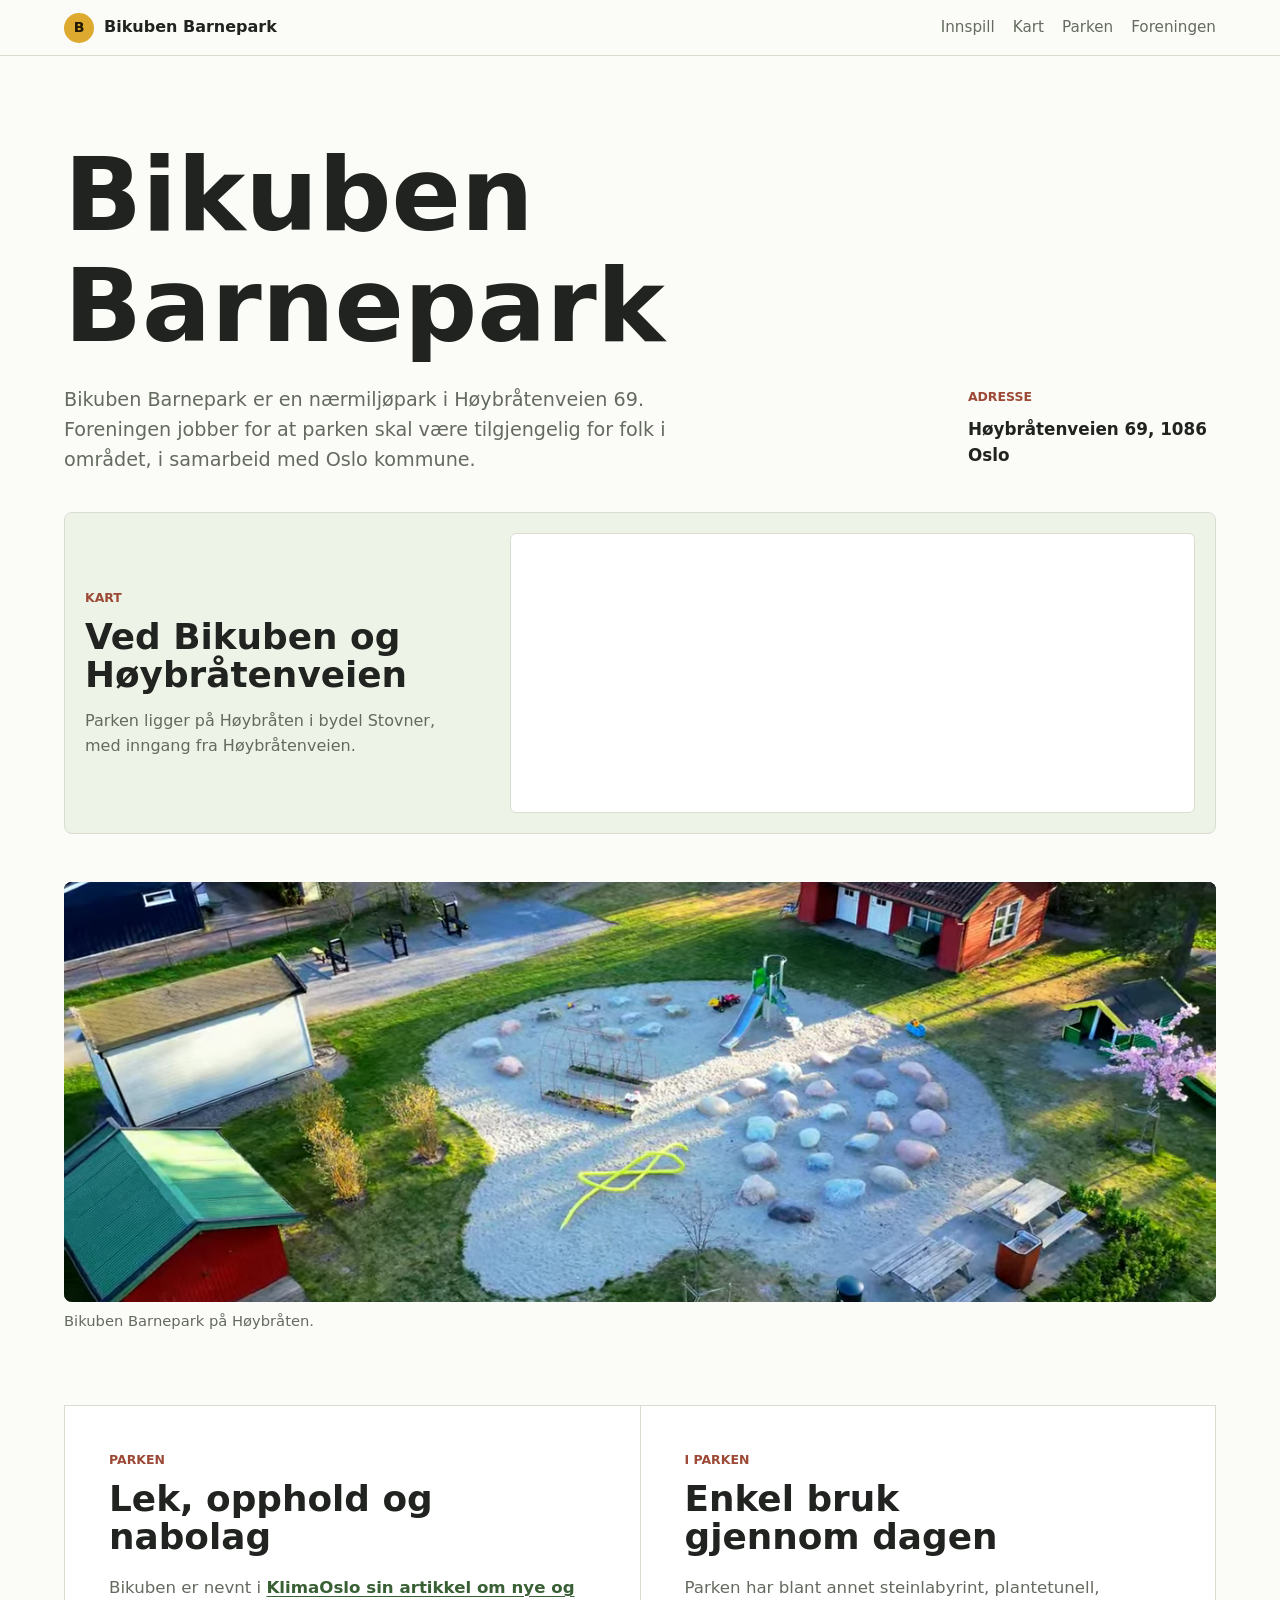
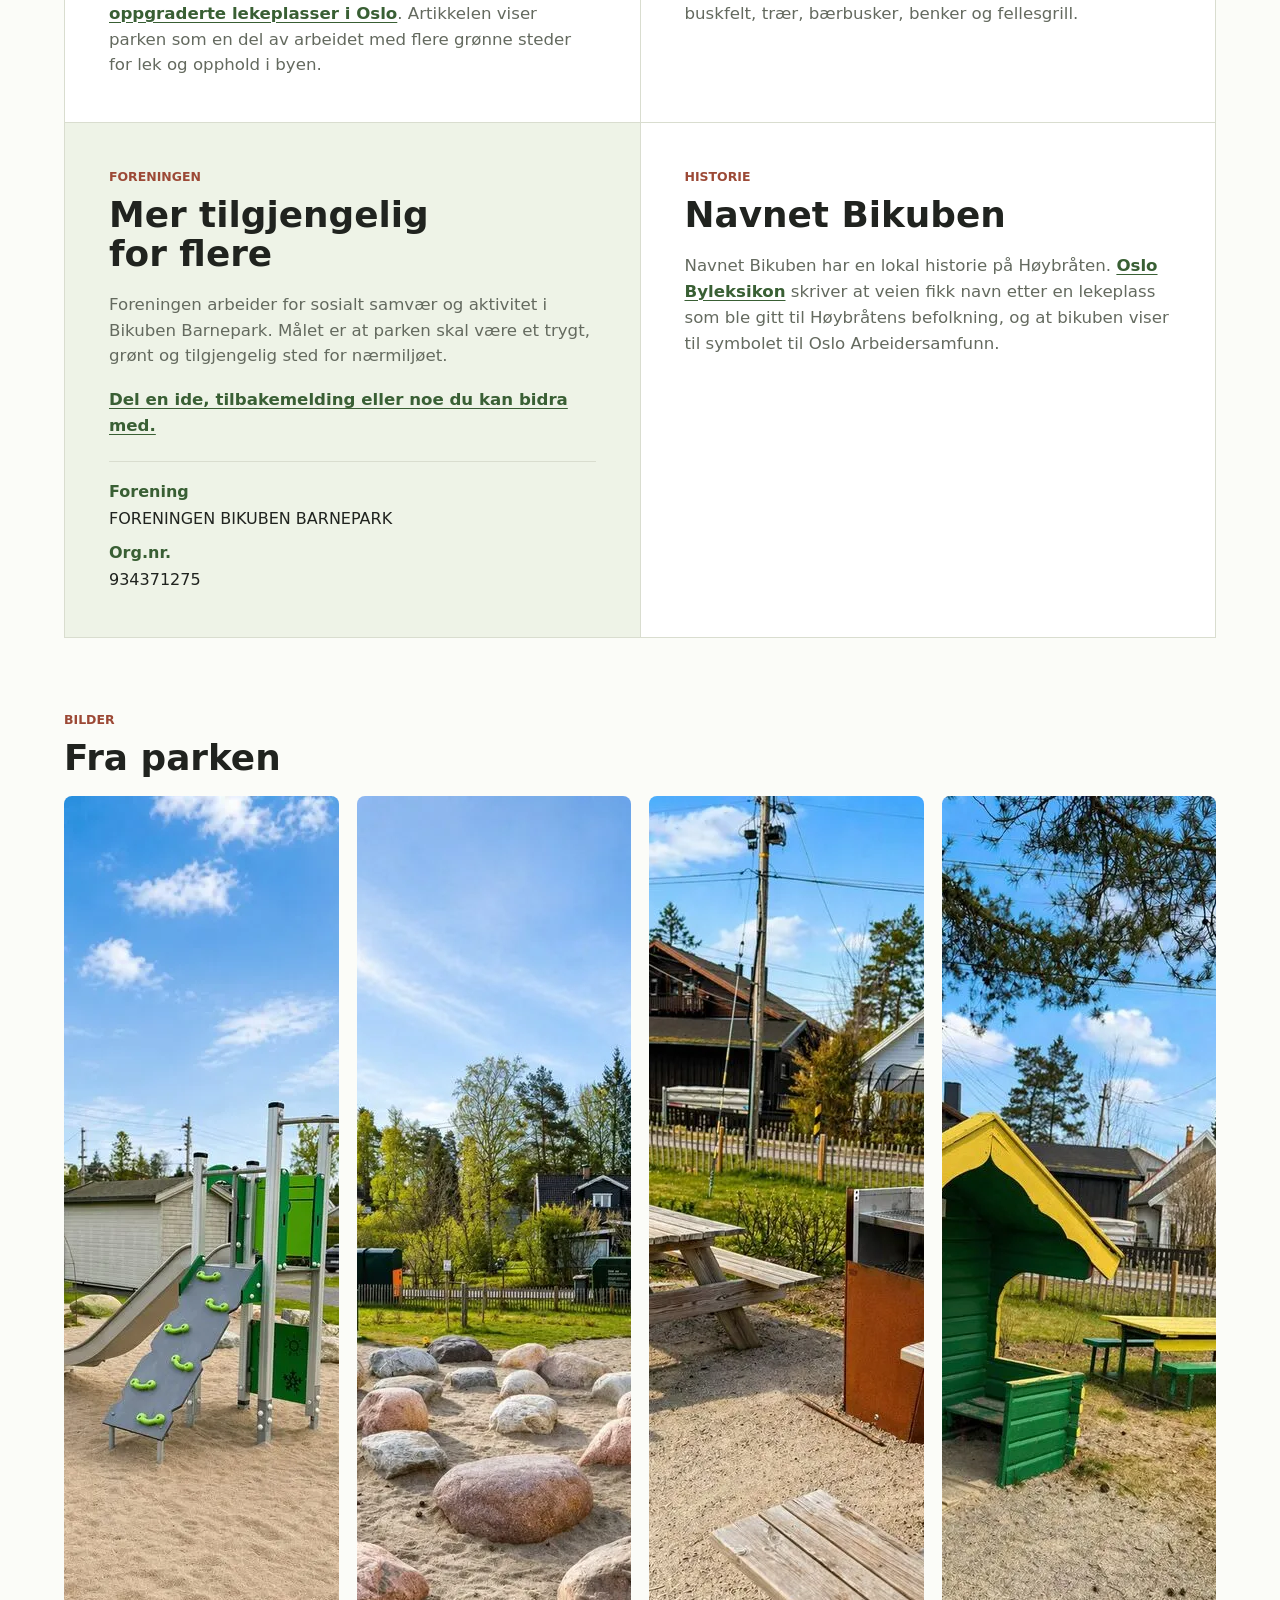
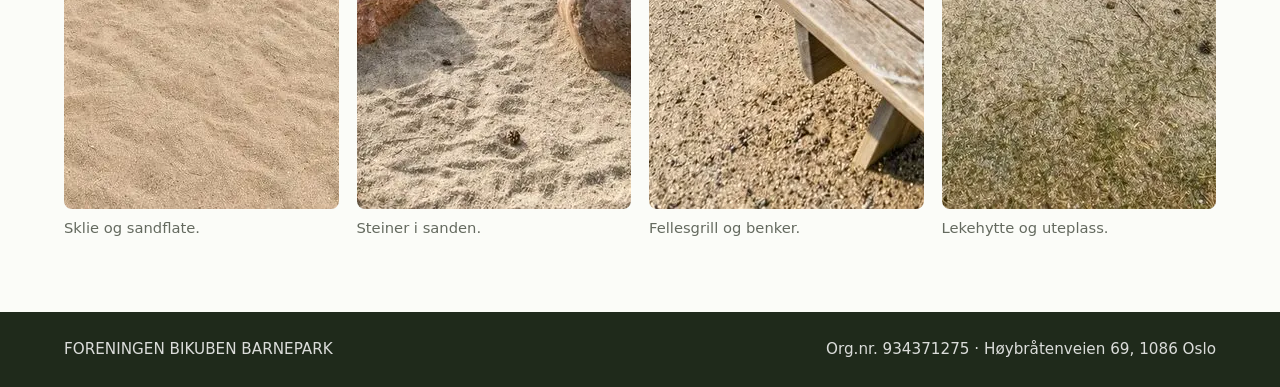
==== commit 2730d380: "Remove expired open day event" ====
--- a/index.html
+++ b/index.html
@@ -67,35 +67,6 @@
         ]
       }
     </script>
-    <script type="application/ld+json">
-      {
-        "@context": "https://schema.org",
-        "@type": "Event",
-        "name": "Åpen dag i Bikuben Barnepark",
-        "description": "Kom og se det nye huset i Bikuben Barnepark og gi innspill til hvordan parken og huset kan brukes av nærmiljøet.",
-        "startDate": "2026-06-07T10:30:00+02:00",
-        "endDate": "2026-06-07T12:30:00+02:00",
-        "eventStatus": "https://schema.org/EventScheduled",
-        "eventAttendanceMode": "https://schema.org/OfflineEventAttendanceMode",
-        "image": "https://bikubenbarnepark.no/assets/park-social-1200x630.jpg",
-        "location": {
-          "@type": "Place",
-          "name": "Bikuben Barnepark",
-          "address": {
-            "@type": "PostalAddress",
-            "streetAddress": "Høybråtenveien 69",
-            "postalCode": "1086",
-            "addressLocality": "Oslo",
-            "addressCountry": "NO"
-          }
-        },
-        "organizer": {
-          "@type": "Organization",
-          "name": "FORENINGEN BIKUBEN BARNEPARK",
-          "url": "https://bikubenbarnepark.no/"
-        }
-      }
-    </script>
   </head>
   <body>
     <header class="site-header">
@@ -105,7 +76,6 @@
       </a>
       <nav class="nav" aria-label="Hovedmeny">
         <a href="/innspill/">Innspill</a>
-        <a href="#apen-dag">Åpen dag</a>
         <a href="#kart">Kart</a>
         <a href="#parken">Parken</a>
         <a href="#foreningen">Foreningen</a>
@@ -125,48 +95,6 @@
         <div class="location-note">
           <p class="eyebrow">Adresse</p>
           <p>Høybråtenveien 69, 1086 Oslo</p>
-        </div>
-      </section>
-
-      <section class="event-card" id="apen-dag" aria-labelledby="event-title">
-        <div class="event-date">
-          <span>Søndag</span>
-          <strong>7. juni</strong>
-          <time datetime="2026-06-07T10:30:00+02:00">10.30-12.30</time>
-        </div>
-        <div class="event-copy">
-          <p class="eyebrow">Kommende arrangement</p>
-          <h2 id="event-title">Åpen dag i Bikuben Barnepark</h2>
-          <p>
-            Kom og se vårt nye hus, ta en titt på uteområdet og hjelp oss å
-            forme Bikuben Barnepark videre sammen med nærmiljøet.
-          </p>
-          <div class="event-details">
-            <div>
-              <h3>Dette skjer</h3>
-              <ul>
-                <li>Ta en titt inn i huset og uteområdet</li>
-                <li>Gratis pølse</li>
-                <li>Informasjon om planene for Bikuben Barnepark</li>
-                <li>Innspill, ideer og dialog med beboere på Høybråten</li>
-              </ul>
-            </div>
-            <div>
-              <h3>Vi ønsker innspill om</h3>
-              <ul>
-                <li>Aktiviteter og tilbud i nærmiljøet</li>
-                <li>Bruk av huset og uteområdet</li>
-                <li>Hvordan Bikuben kan bidra til et sterkere lokalsamfunn</li>
-              </ul>
-            </div>
-          </div>
-          <p class="event-note">
-            Alle er hjertelig velkommen. Prosjektet er støttet av
-            Sparebankstiftelsen DNB og Lions Club Høybråten.
-          </p>
-          <p class="event-actions">
-            <a class="button" href="/innspill/">Del innspill eller tilbud om hjelp</a>
-          </p>
         </div>
       </section>
 
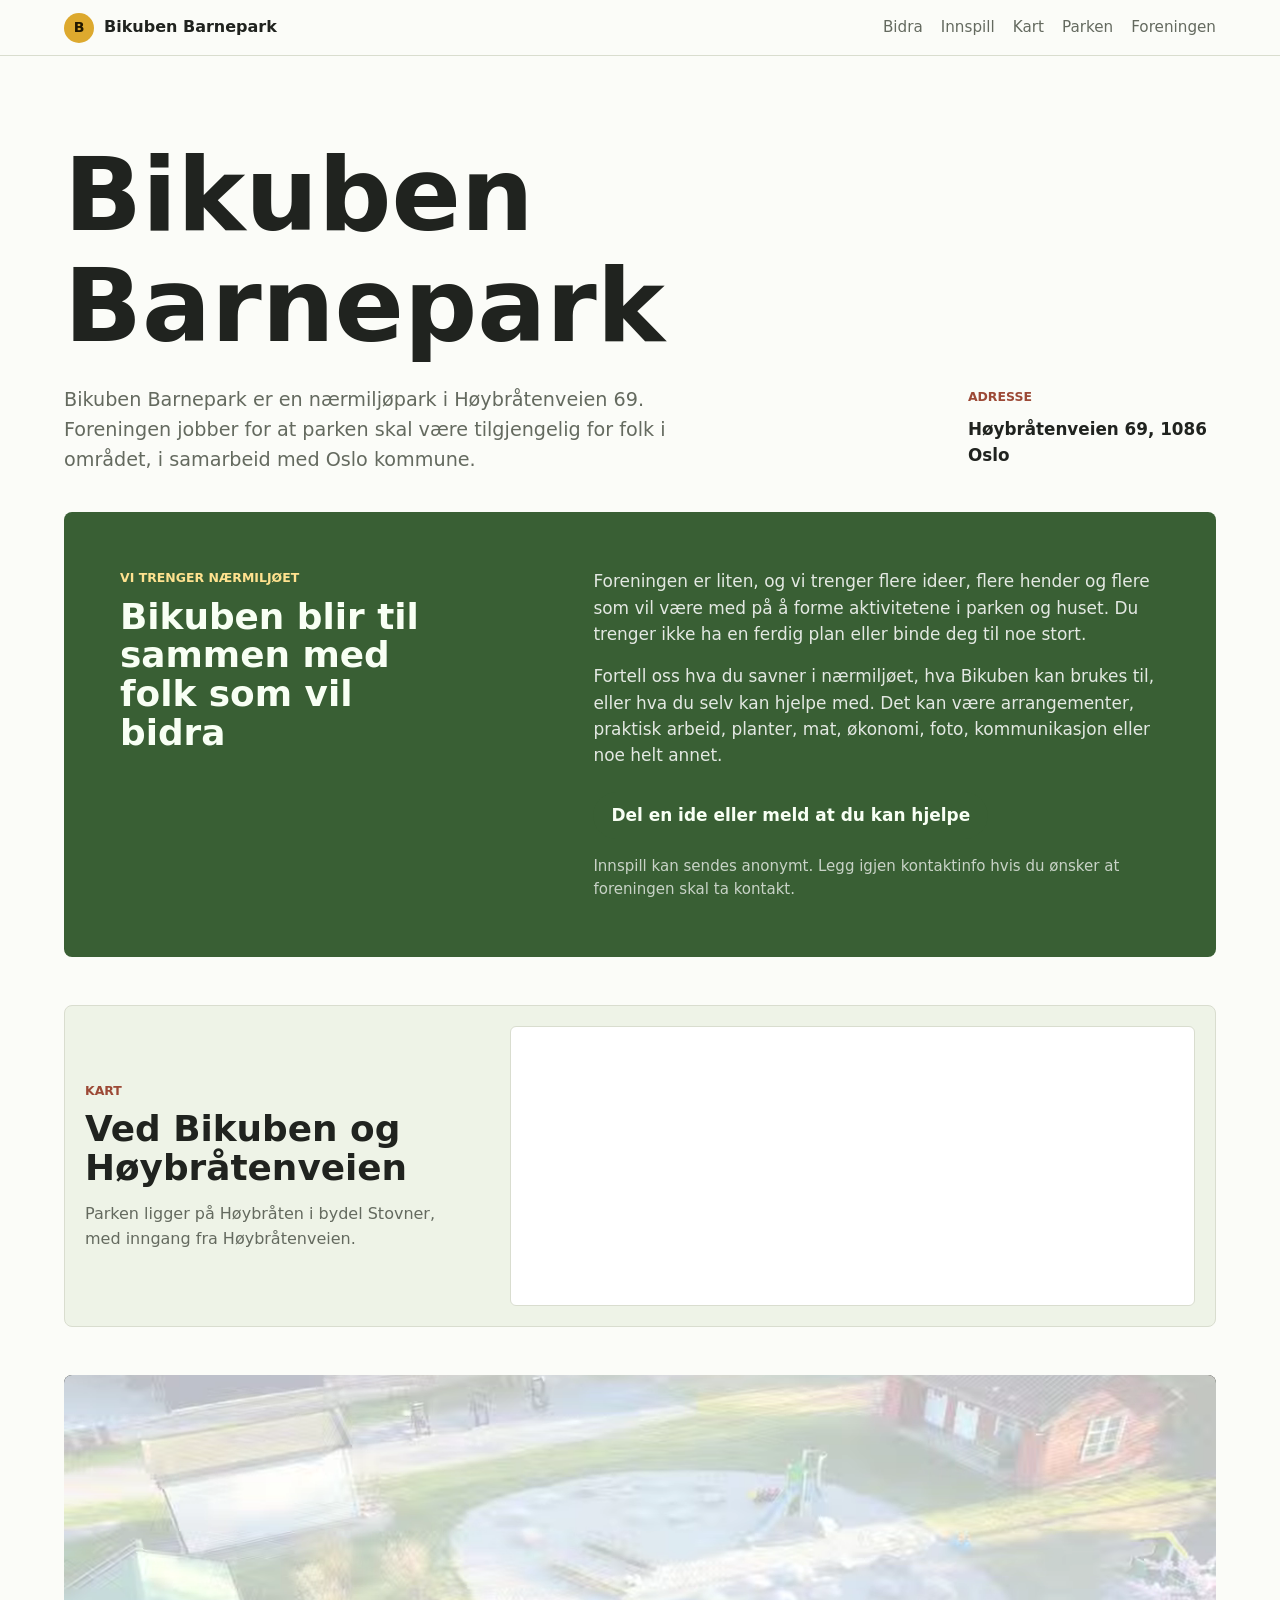
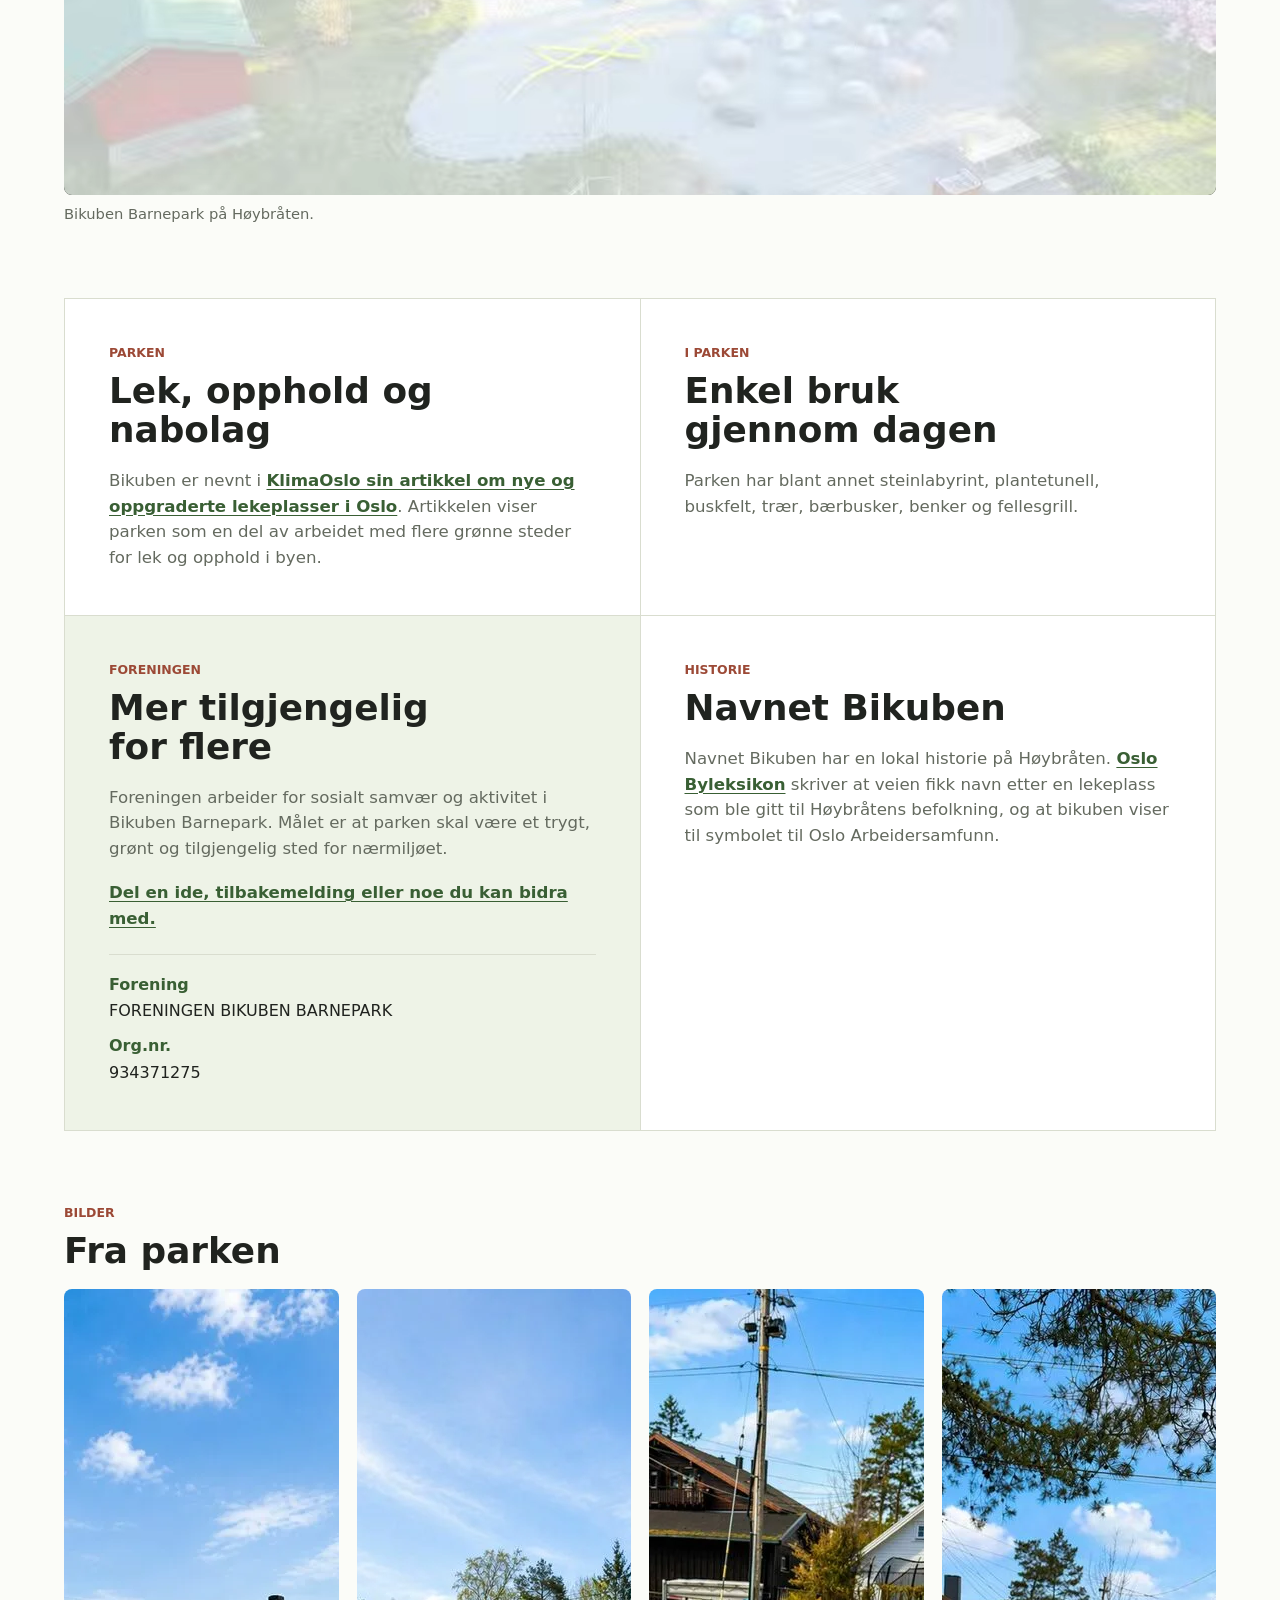
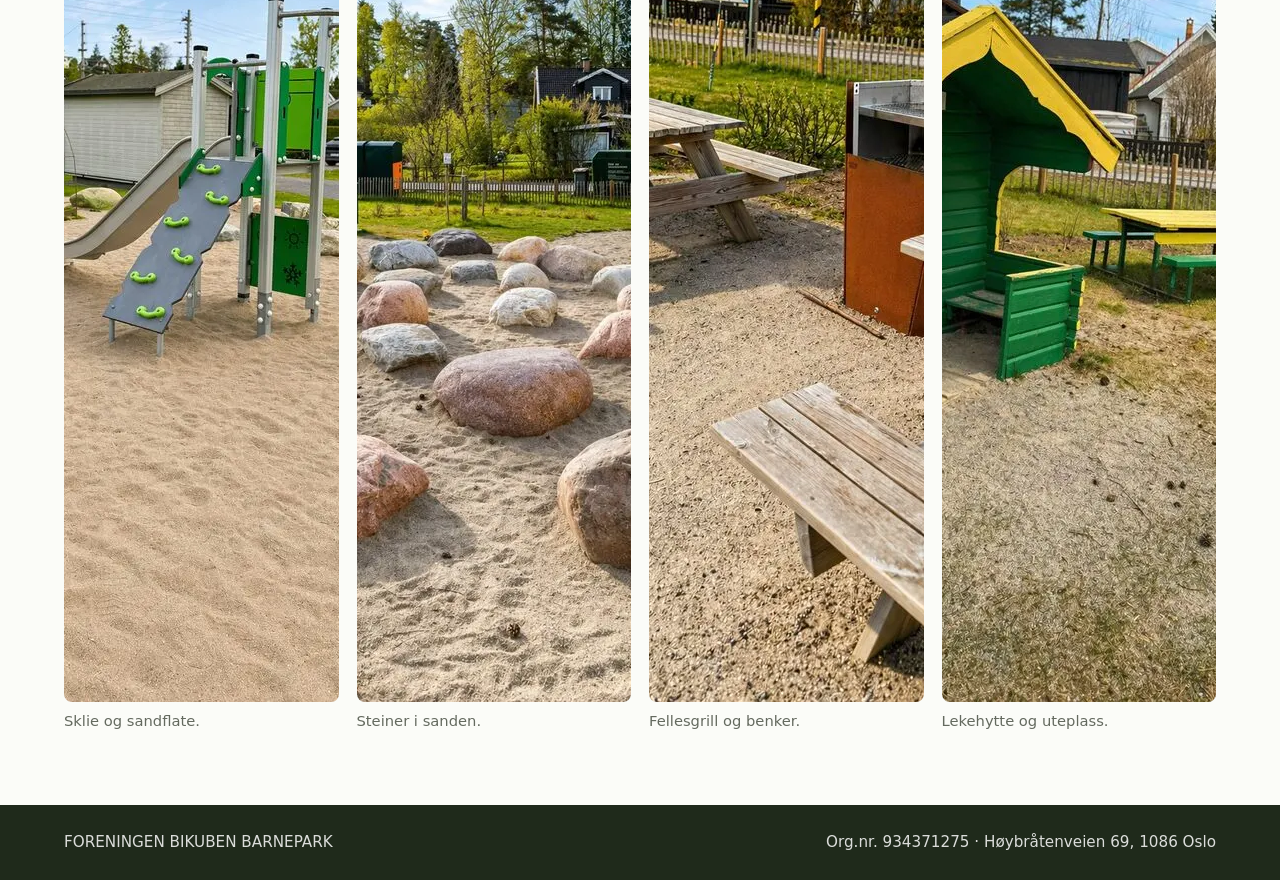
==== commit 26b94405: "Restore prominent participation call to action" ====
--- a/index.html
+++ b/index.html
@@ -75,6 +75,7 @@
         <span>Bikuben Barnepark</span>
       </a>
       <nav class="nav" aria-label="Hovedmeny">
+        <a href="#bidra">Bidra</a>
         <a href="/innspill/">Innspill</a>
         <a href="#kart">Kart</a>
         <a href="#parken">Parken</a>
@@ -95,6 +96,33 @@
         <div class="location-note">
           <p class="eyebrow">Adresse</p>
           <p>Høybråtenveien 69, 1086 Oslo</p>
+        </div>
+      </section>
+
+      <section class="participation-callout" id="bidra" aria-labelledby="participation-title">
+        <div class="participation-heading">
+          <p class="eyebrow">Vi trenger nærmiljøet</p>
+          <h2 id="participation-title">Bikuben blir til sammen med folk som vil bidra</h2>
+        </div>
+        <div class="participation-copy">
+          <p>
+            Foreningen er liten, og vi trenger flere ideer, flere hender og
+            flere som vil være med på å forme aktivitetene i parken og huset.
+            Du trenger ikke ha en ferdig plan eller binde deg til noe stort.
+          </p>
+          <p>
+            Fortell oss hva du savner i nærmiljøet, hva Bikuben kan brukes til,
+            eller hva du selv kan hjelpe med. Det kan være arrangementer,
+            praktisk arbeid, planter, mat, økonomi, foto, kommunikasjon eller
+            noe helt annet.
+          </p>
+          <p class="participation-actions">
+            <a class="button button-light" href="/innspill/">Del en ide eller meld at du kan hjelpe</a>
+          </p>
+          <p class="participation-note">
+            Innspill kan sendes anonymt. Legg igjen kontaktinfo hvis du ønsker
+            at foreningen skal ta kontakt.
+          </p>
         </div>
       </section>
 
--- a/styles.css
+++ b/styles.css
@@ -54,17 +54,15 @@
 dt { color: var(--green); font-weight: 800; }
 dd { margin: 2px 0 0; color: var(--ink); }
 
-.event-card { display: grid; grid-template-columns: minmax(150px, 0.28fr) minmax(0, 1fr); gap: clamp(20px, 4vw, 48px); align-items: stretch; margin-bottom: clamp(26px, 5vw, 48px); padding: 20px; background: var(--surface); border: 1px solid var(--line); border-radius: 8px; box-shadow: 0 18px 50px rgba(57, 95, 52, 0.08); }
-.event-date { display: grid; align-content: center; justify-items: start; gap: 6px; min-height: 180px; padding: clamp(20px, 4vw, 34px); color: #f8fff4; background: var(--green); border-radius: 6px; }
-.event-date span { color: rgba(255,255,255,0.8); font-weight: 850; text-transform: uppercase; }
-.event-date strong { max-width: 5ch; font-size: clamp(2.2rem, 6vw, 4.8rem); line-height: 0.95; }
-.event-date time { color: #ffe28f; font-size: 1.1rem; font-weight: 850; }
-.event-copy { align-self: center; }
-.event-copy p:not(.eyebrow) { max-width: 760px; margin-top: 14px; color: var(--muted); }
-.event-details { display: grid; grid-template-columns: repeat(2, minmax(0, 1fr)); gap: 18px clamp(24px, 4vw, 44px); margin-top: 22px; }
-.event-details ul { display: grid; gap: 8px; margin: 12px 0 0; padding-left: 1.15rem; color: var(--muted); }
-.event-note { padding-top: 18px; border-top: 1px solid var(--line); }
-.event-actions { margin-top: 18px; }
+.participation-callout { display: grid; grid-template-columns: minmax(240px, 0.7fr) minmax(0, 1fr); gap: clamp(28px, 6vw, 80px); align-items: start; margin-bottom: clamp(26px, 5vw, 48px); padding: clamp(28px, 5vw, 56px); color: #f8fff4; background: var(--green); border-radius: 8px; }
+.participation-callout .eyebrow { color: #ffe28f; }
+.participation-callout h2 { max-width: 13ch; }
+.participation-copy { display: grid; gap: 16px; max-width: 720px; color: rgba(255,255,255,0.86); font-size: 1.06rem; }
+.participation-actions { padding-top: 8px; }
+.participation-note { color: rgba(255,255,255,0.72); font-size: 0.94rem; }
+.button-light { color: #21311d; background: #f8fff4; }
+.button-light:hover { background: #ffe28f; }
+
 .button { display: inline-flex; align-items: center; justify-content: center; min-height: 44px; padding: 10px 18px; color: #f8fff4; background: var(--green); border: 0; border-radius: 999px; font-weight: 850; text-decoration: none; cursor: pointer; }
 .button:hover { background: #2d4f29; }
 
@@ -121,8 +119,7 @@
 @media (max-width: 860px) {
   .site-header { align-items: flex-start; flex-direction: column; gap: 10px; }
   .nav { justify-content: flex-start; }
-  .topline, .event-card, .form-section, .map-section { grid-template-columns: 1fr; }
-  .event-date { min-height: auto; }
+  .topline, .participation-callout, .form-section, .map-section { grid-template-columns: 1fr; }
   h1 { max-width: 9ch; font-size: clamp(3rem, 16vw, 5rem); }
   .content-grid { grid-template-columns: 1fr; }
   .content-grid article { min-height: auto; }
@@ -130,5 +127,5 @@
 }
 
 @media (max-width: 560px) {
-  .event-details, .form-grid, .gallery { grid-template-columns: 1fr; }
+  .form-grid, .gallery { grid-template-columns: 1fr; }
 }
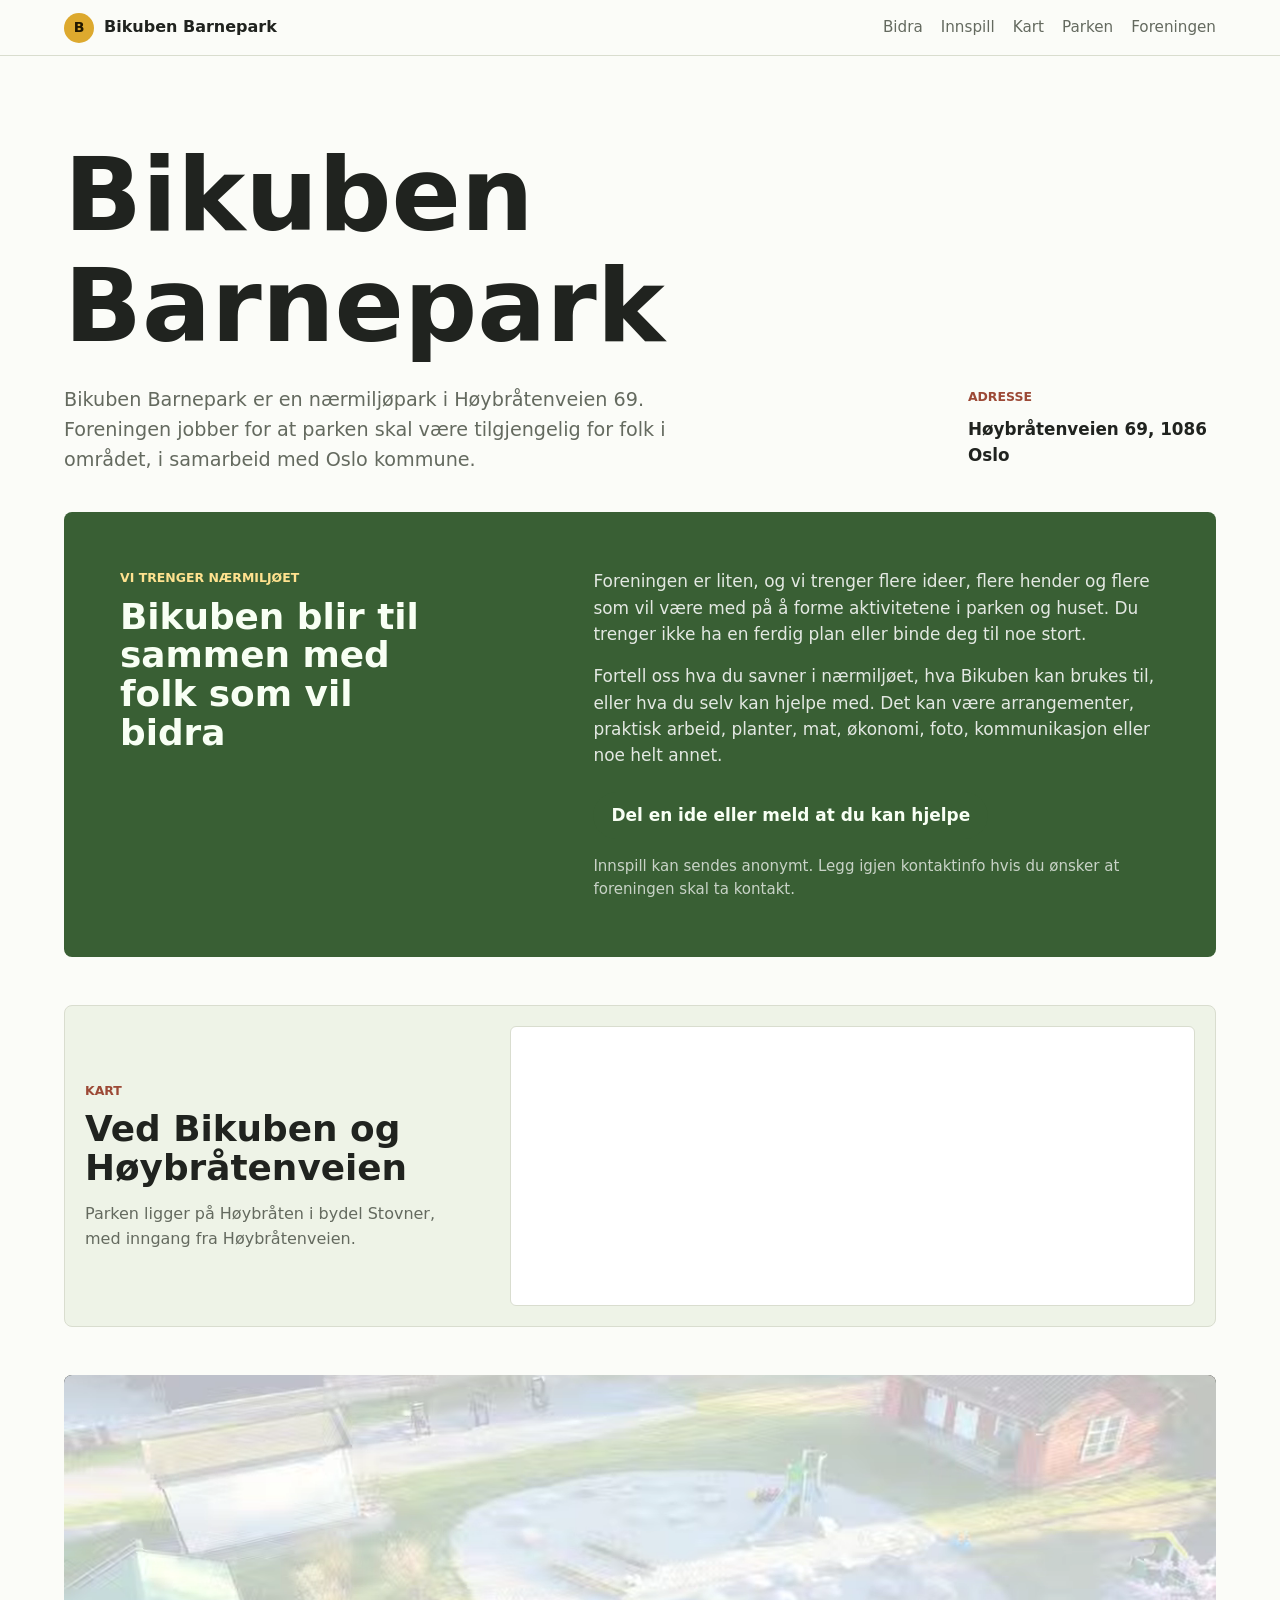
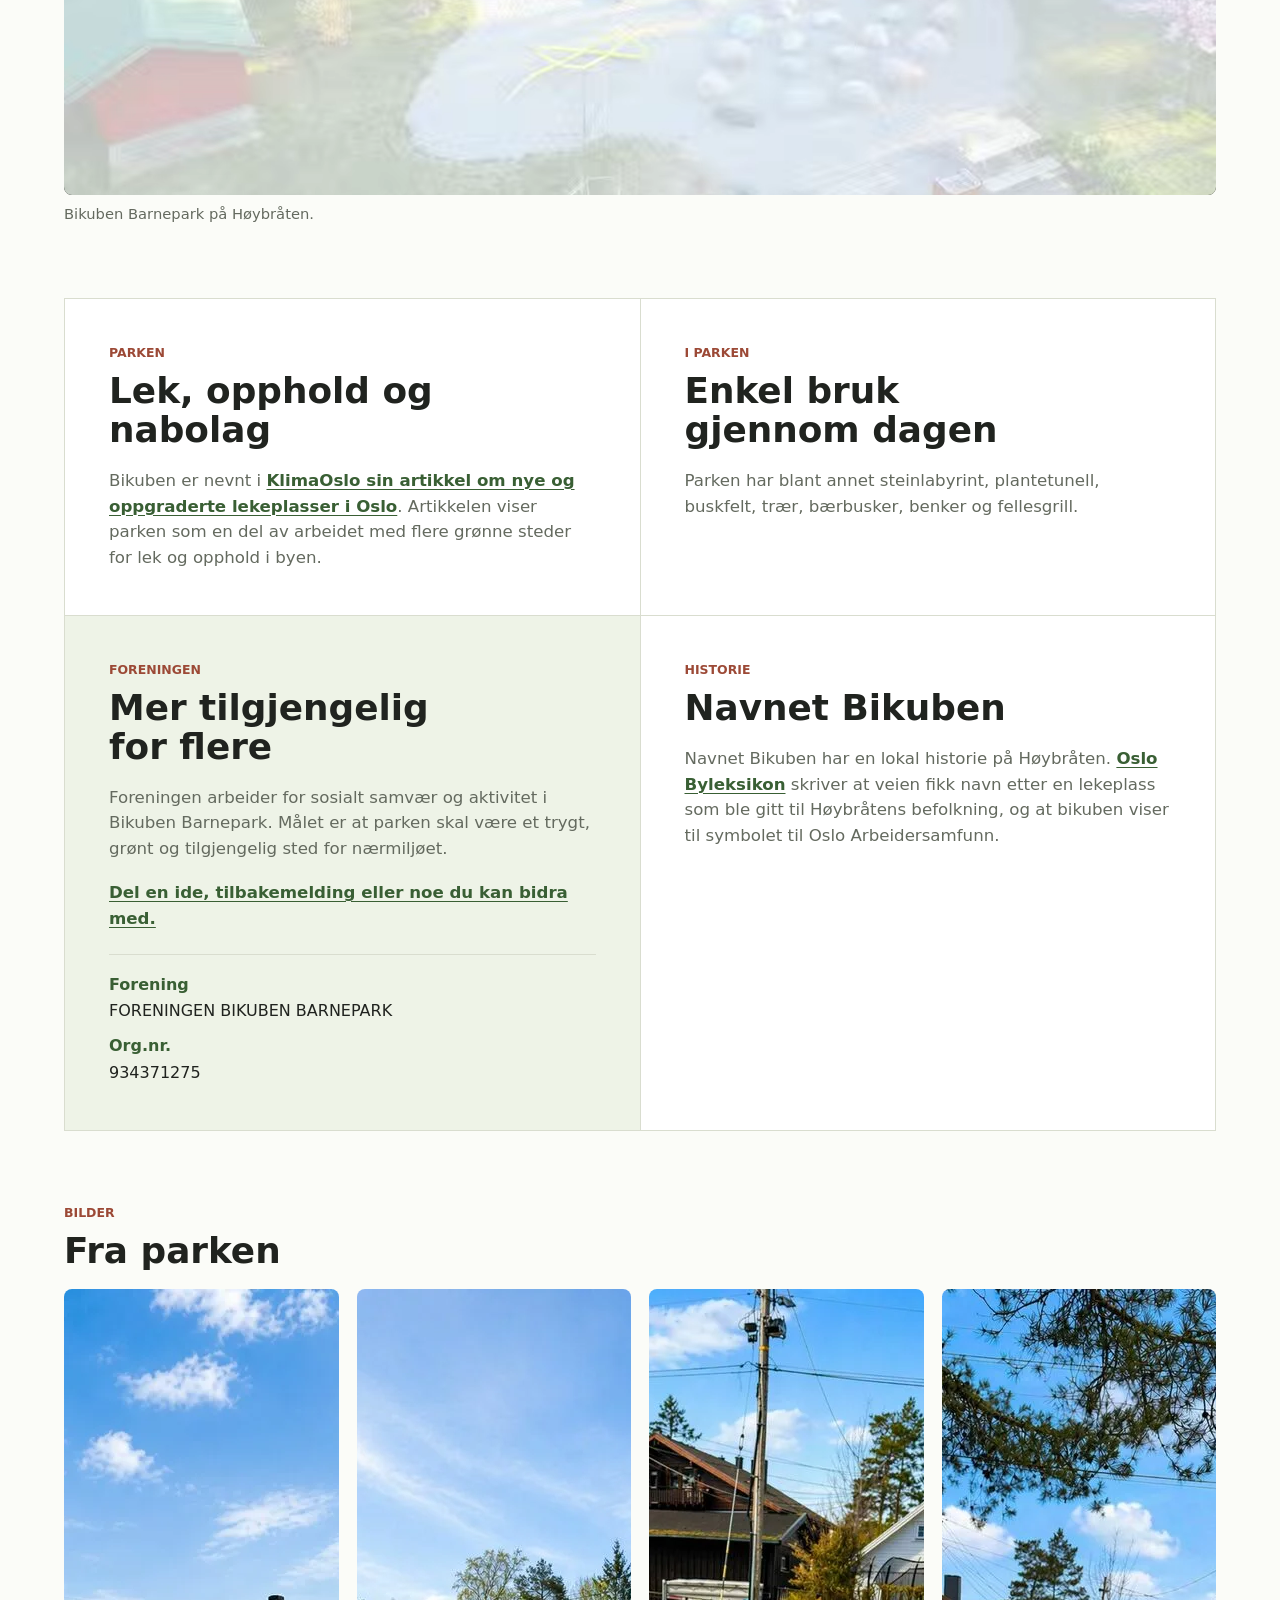
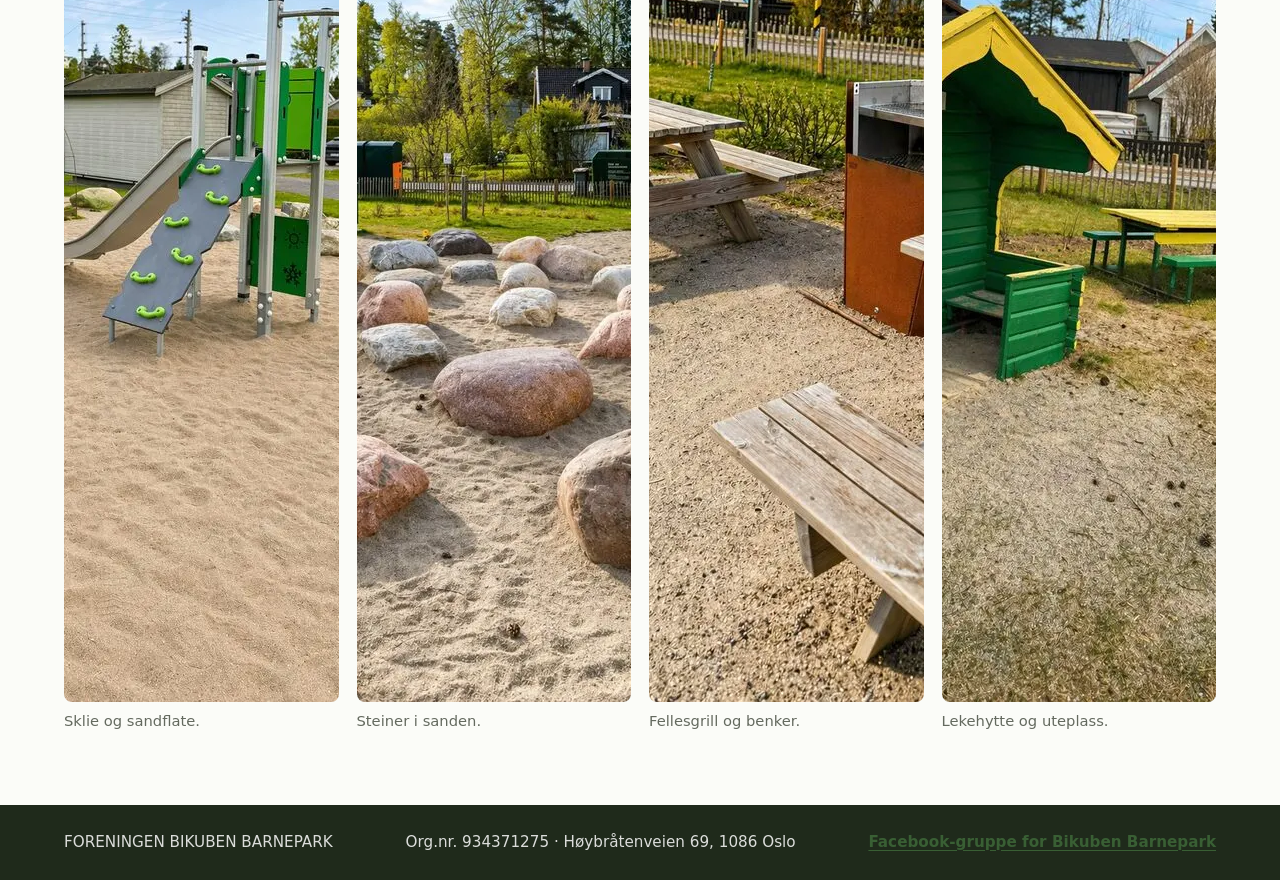
==== commit ce69e266: "Add Facebook group link" ====
--- a/index.html
+++ b/index.html
@@ -62,6 +62,7 @@
           "url": "https://bikubenbarnepark.no/"
         },
         "sameAs": [
+          "https://www.facebook.com/groups/bikubenbarnepark",
           "https://oslobyleksikon.no/side/Bikuben",
           "https://www.klimaoslo.no/skli-inn-i-lekemodus/"
         ]
@@ -271,6 +272,7 @@
     <footer class="site-footer">
       <p>FORENINGEN BIKUBEN BARNEPARK</p>
       <p>Org.nr. 934371275 · Høybråtenveien 69, 1086 Oslo</p>
+      <p><a href="https://www.facebook.com/groups/bikubenbarnepark">Facebook-gruppe for Bikuben Barnepark</a></p>
     </footer>
   </body>
 </html>
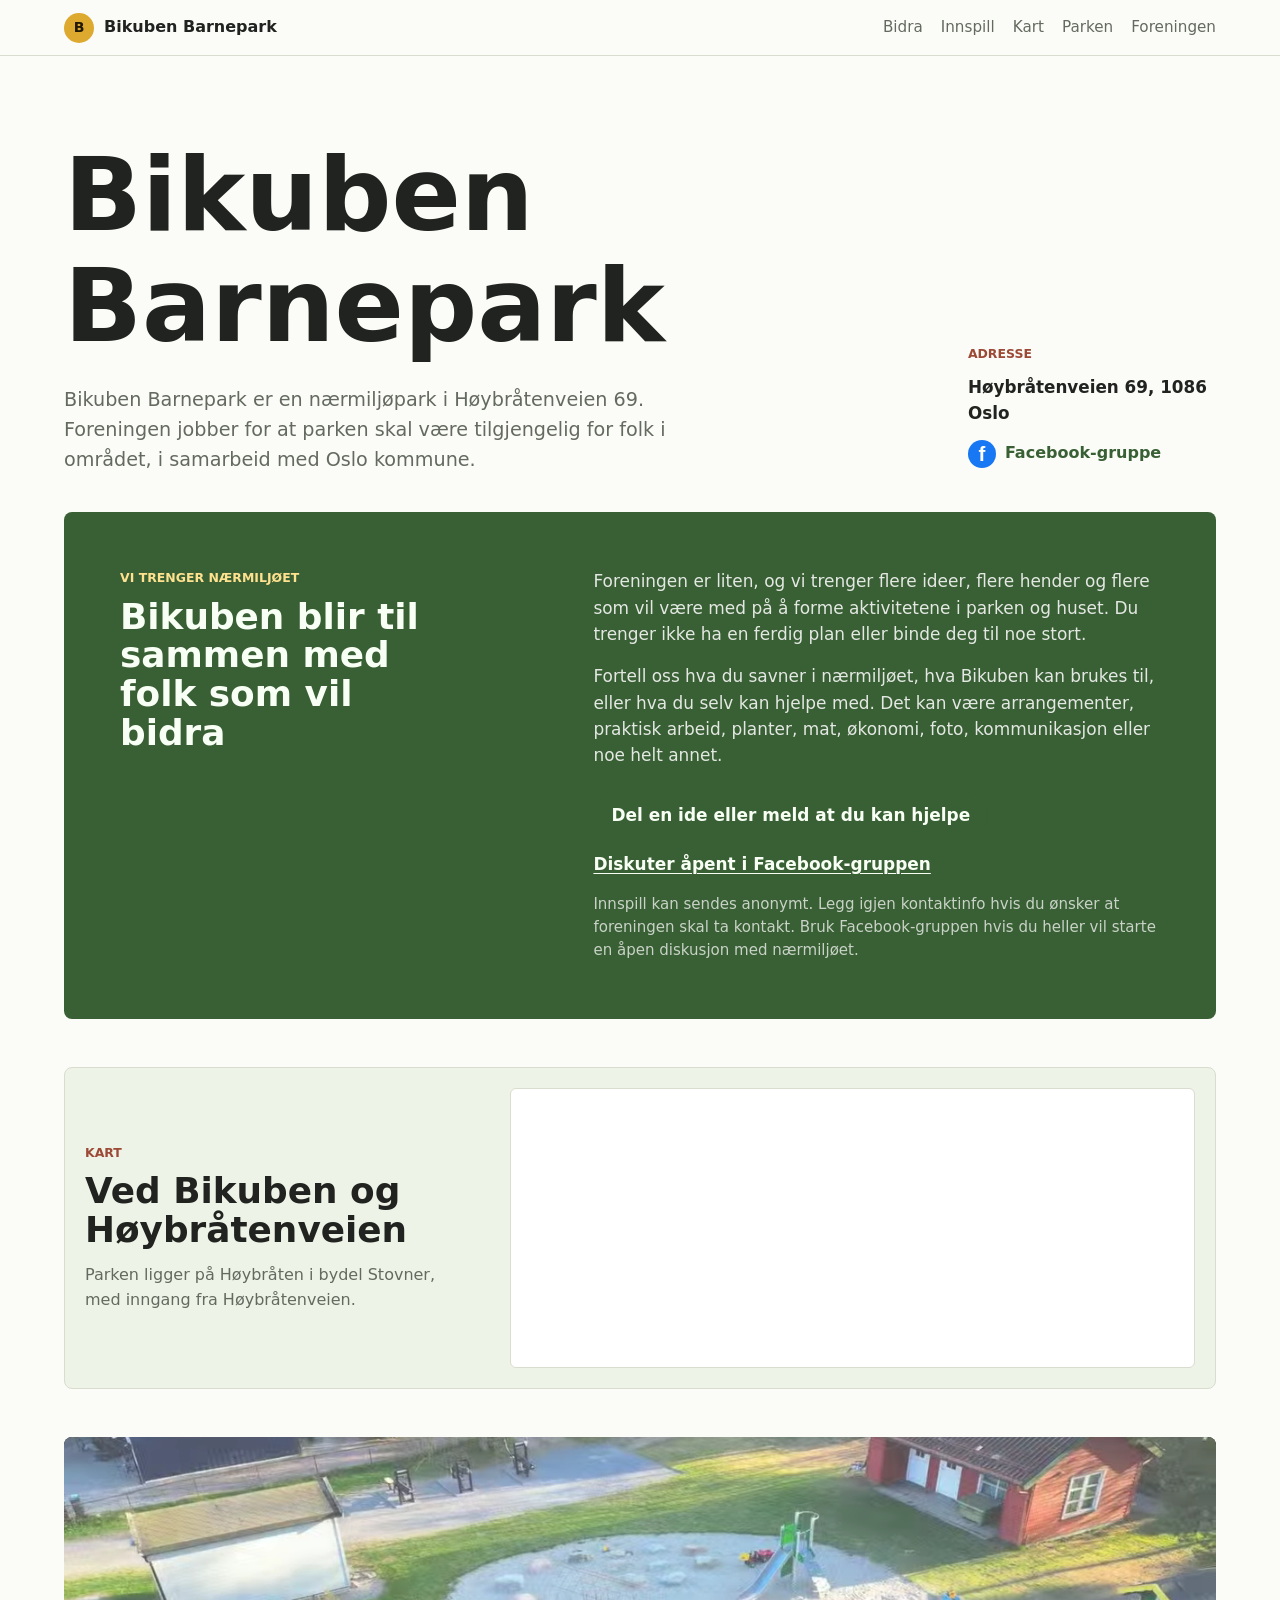
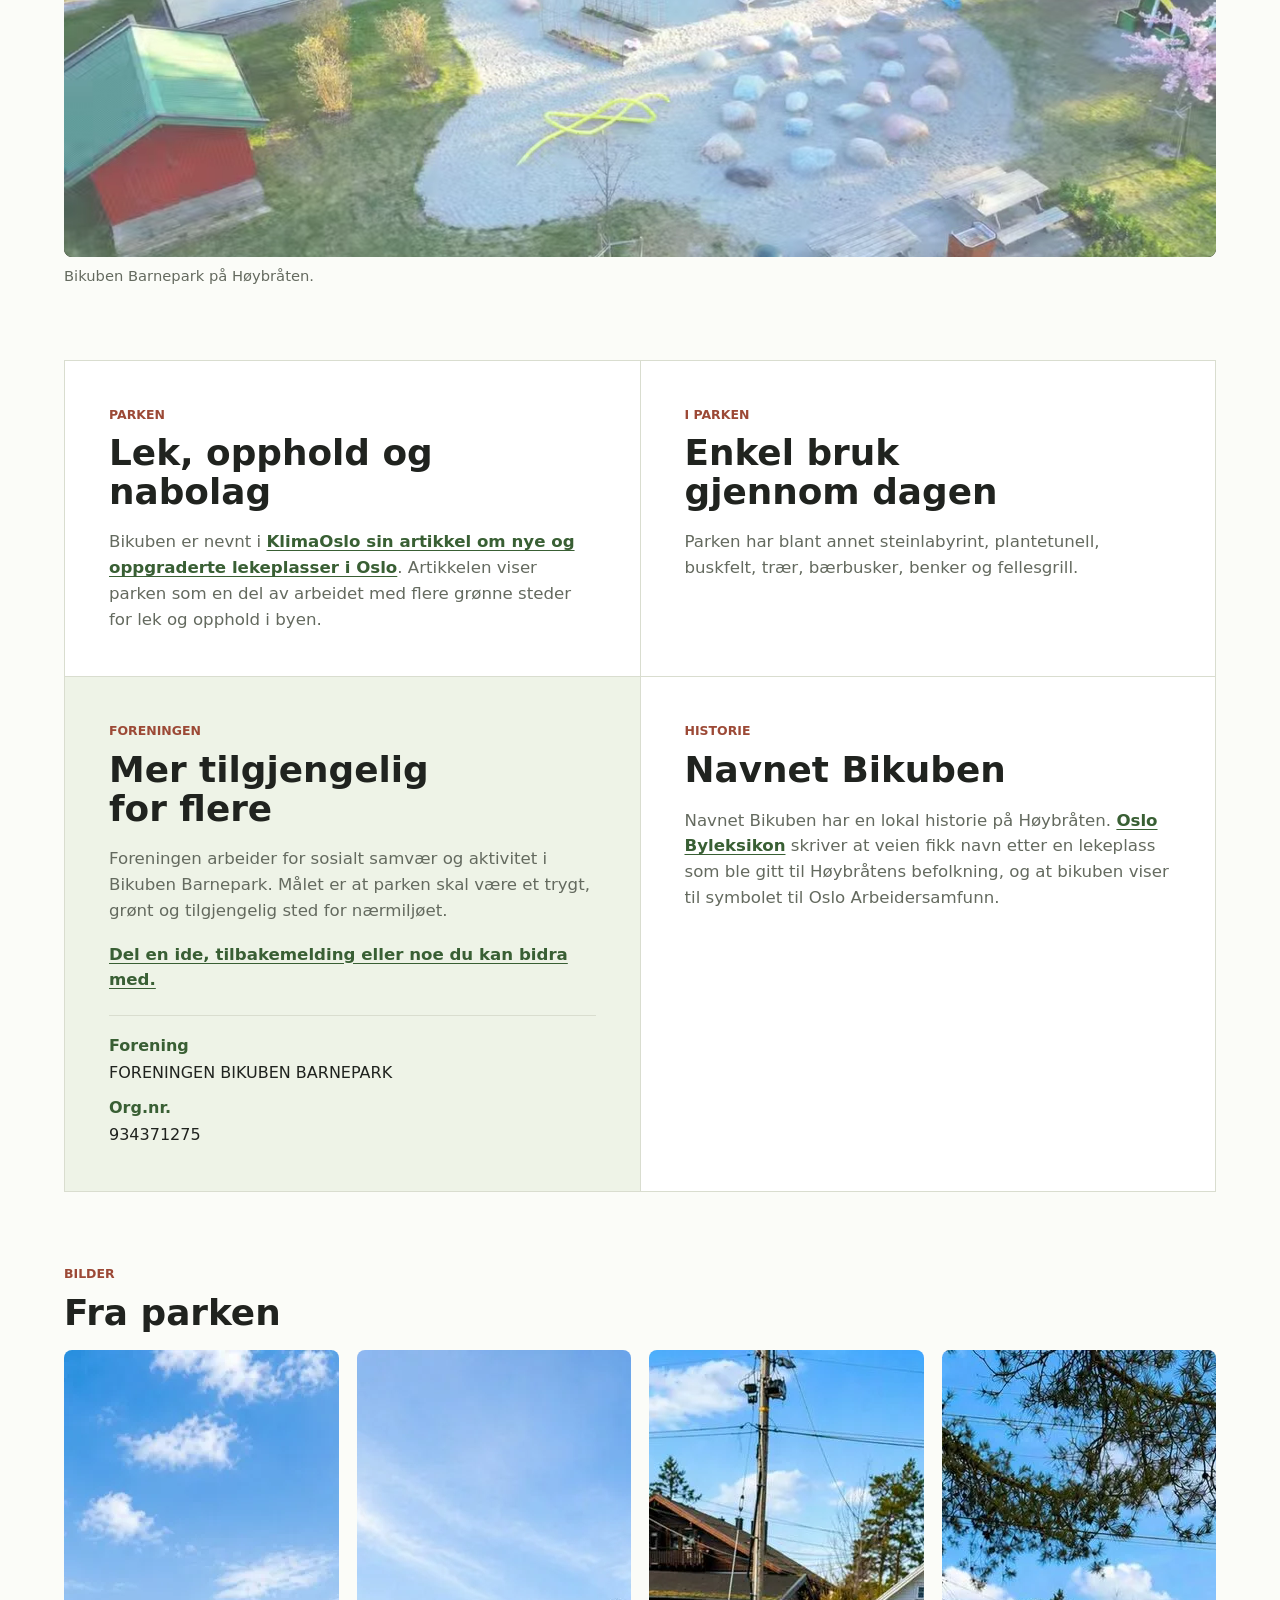
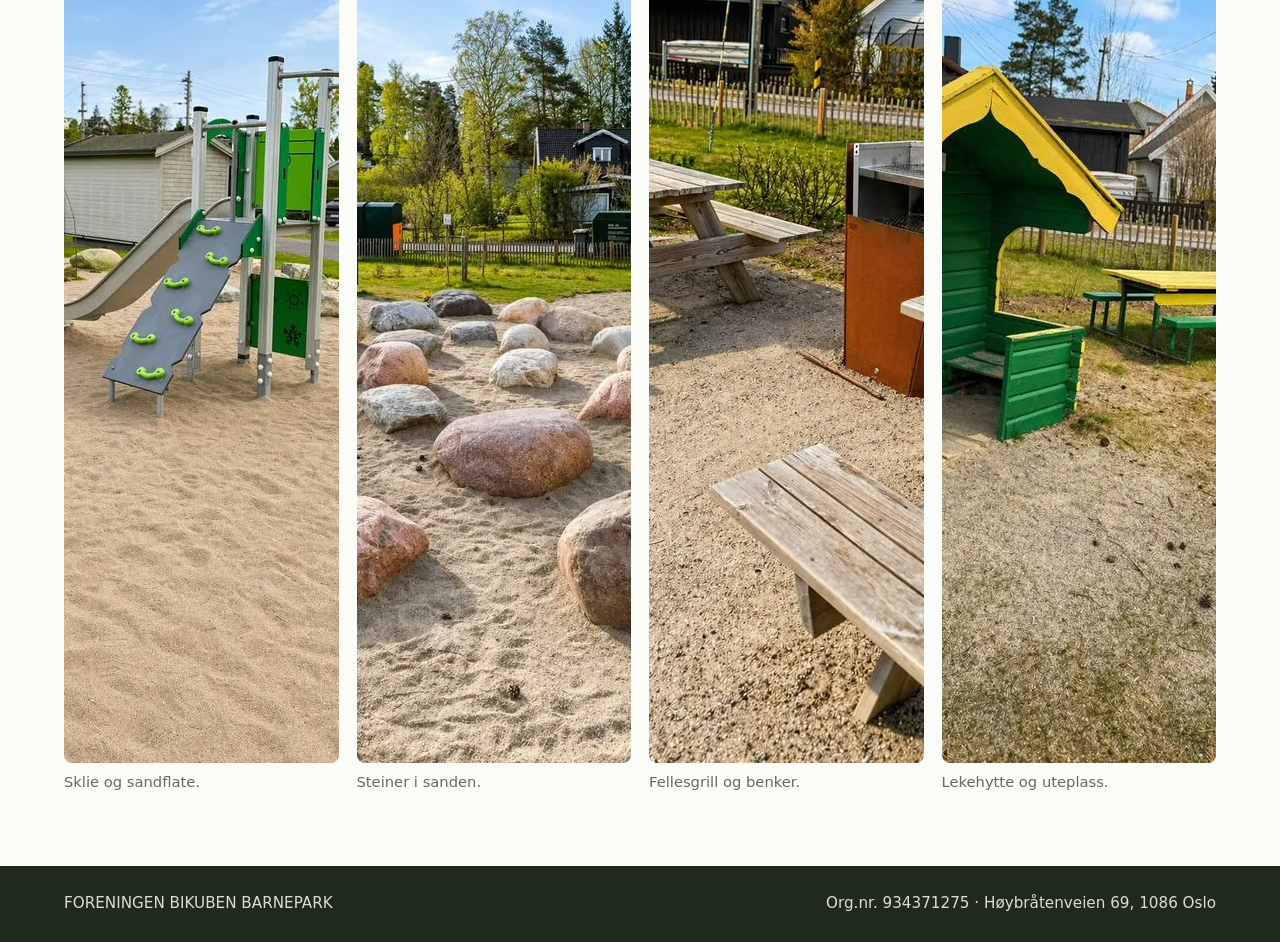
==== commit 04713997: "Move Facebook link into homepage CTA" ====
--- a/index.html
+++ b/index.html
@@ -97,6 +97,10 @@
         <div class="location-note">
           <p class="eyebrow">Adresse</p>
           <p>Høybråtenveien 69, 1086 Oslo</p>
+          <a class="facebook-link" href="https://www.facebook.com/groups/bikubenbarnepark" target="_blank" rel="noreferrer">
+            <span class="facebook-mark" aria-hidden="true">f</span>
+            Facebook-gruppe
+          </a>
         </div>
       </section>
 
@@ -119,10 +123,12 @@
           </p>
           <p class="participation-actions">
             <a class="button button-light" href="/innspill/">Del en ide eller meld at du kan hjelpe</a>
+            <a class="discussion-link" href="https://www.facebook.com/groups/bikubenbarnepark" target="_blank" rel="noreferrer">Diskuter åpent i Facebook-gruppen</a>
           </p>
           <p class="participation-note">
             Innspill kan sendes anonymt. Legg igjen kontaktinfo hvis du ønsker
-            at foreningen skal ta kontakt.
+            at foreningen skal ta kontakt. Bruk Facebook-gruppen hvis du heller
+            vil starte en åpen diskusjon med nærmiljøet.
           </p>
         </div>
       </section>
@@ -272,7 +278,6 @@
     <footer class="site-footer">
       <p>FORENINGEN BIKUBEN BARNEPARK</p>
       <p>Org.nr. 934371275 · Høybråtenveien 69, 1086 Oslo</p>
-      <p><a href="https://www.facebook.com/groups/bikubenbarnepark">Facebook-gruppe for Bikuben Barnepark</a></p>
     </footer>
   </body>
 </html>
--- a/styles.css
+++ b/styles.css
@@ -50,7 +50,10 @@
 .lead { max-width: 660px; margin-top: 24px; color: var(--muted); font-size: clamp(1.1rem, 1.5vw, 1.28rem); }
 
 .location-note { max-width: 280px; padding-bottom: 6px; color: var(--muted); }
-.location-note p:last-child { font-size: 1.05rem; font-weight: 750; color: var(--ink); }
+.location-note p:nth-of-type(2) { font-size: 1.05rem; font-weight: 750; color: var(--ink); }
+.facebook-link { display: inline-flex; align-items: center; gap: 9px; margin-top: 14px; color: var(--green); font-weight: 850; text-decoration: none; }
+.facebook-link:hover { color: #2d4f29; text-decoration: underline; text-decoration-thickness: 0.08em; text-underline-offset: 0.2em; }
+.facebook-mark { display: inline-grid; width: 28px; height: 28px; place-items: center; border-radius: 50%; color: #fff; background: #1877f2; font-family: Arial, sans-serif; font-size: 1.28rem; font-weight: 900; line-height: 1; }
 dt { color: var(--green); font-weight: 800; }
 dd { margin: 2px 0 0; color: var(--ink); }
 
@@ -58,7 +61,9 @@
 .participation-callout .eyebrow { color: #ffe28f; }
 .participation-callout h2 { max-width: 13ch; }
 .participation-copy { display: grid; gap: 16px; max-width: 720px; color: rgba(255,255,255,0.86); font-size: 1.06rem; }
-.participation-actions { padding-top: 8px; }
+.participation-actions { display: flex; flex-wrap: wrap; gap: 12px 18px; align-items: center; padding-top: 8px; }
+.discussion-link { color: #f8fff4; font-weight: 850; }
+.discussion-link:hover { color: #ffe28f; }
 .participation-note { color: rgba(255,255,255,0.72); font-size: 0.94rem; }
 .button-light { color: #21311d; background: #f8fff4; }
 .button-light:hover { background: #ffe28f; }
